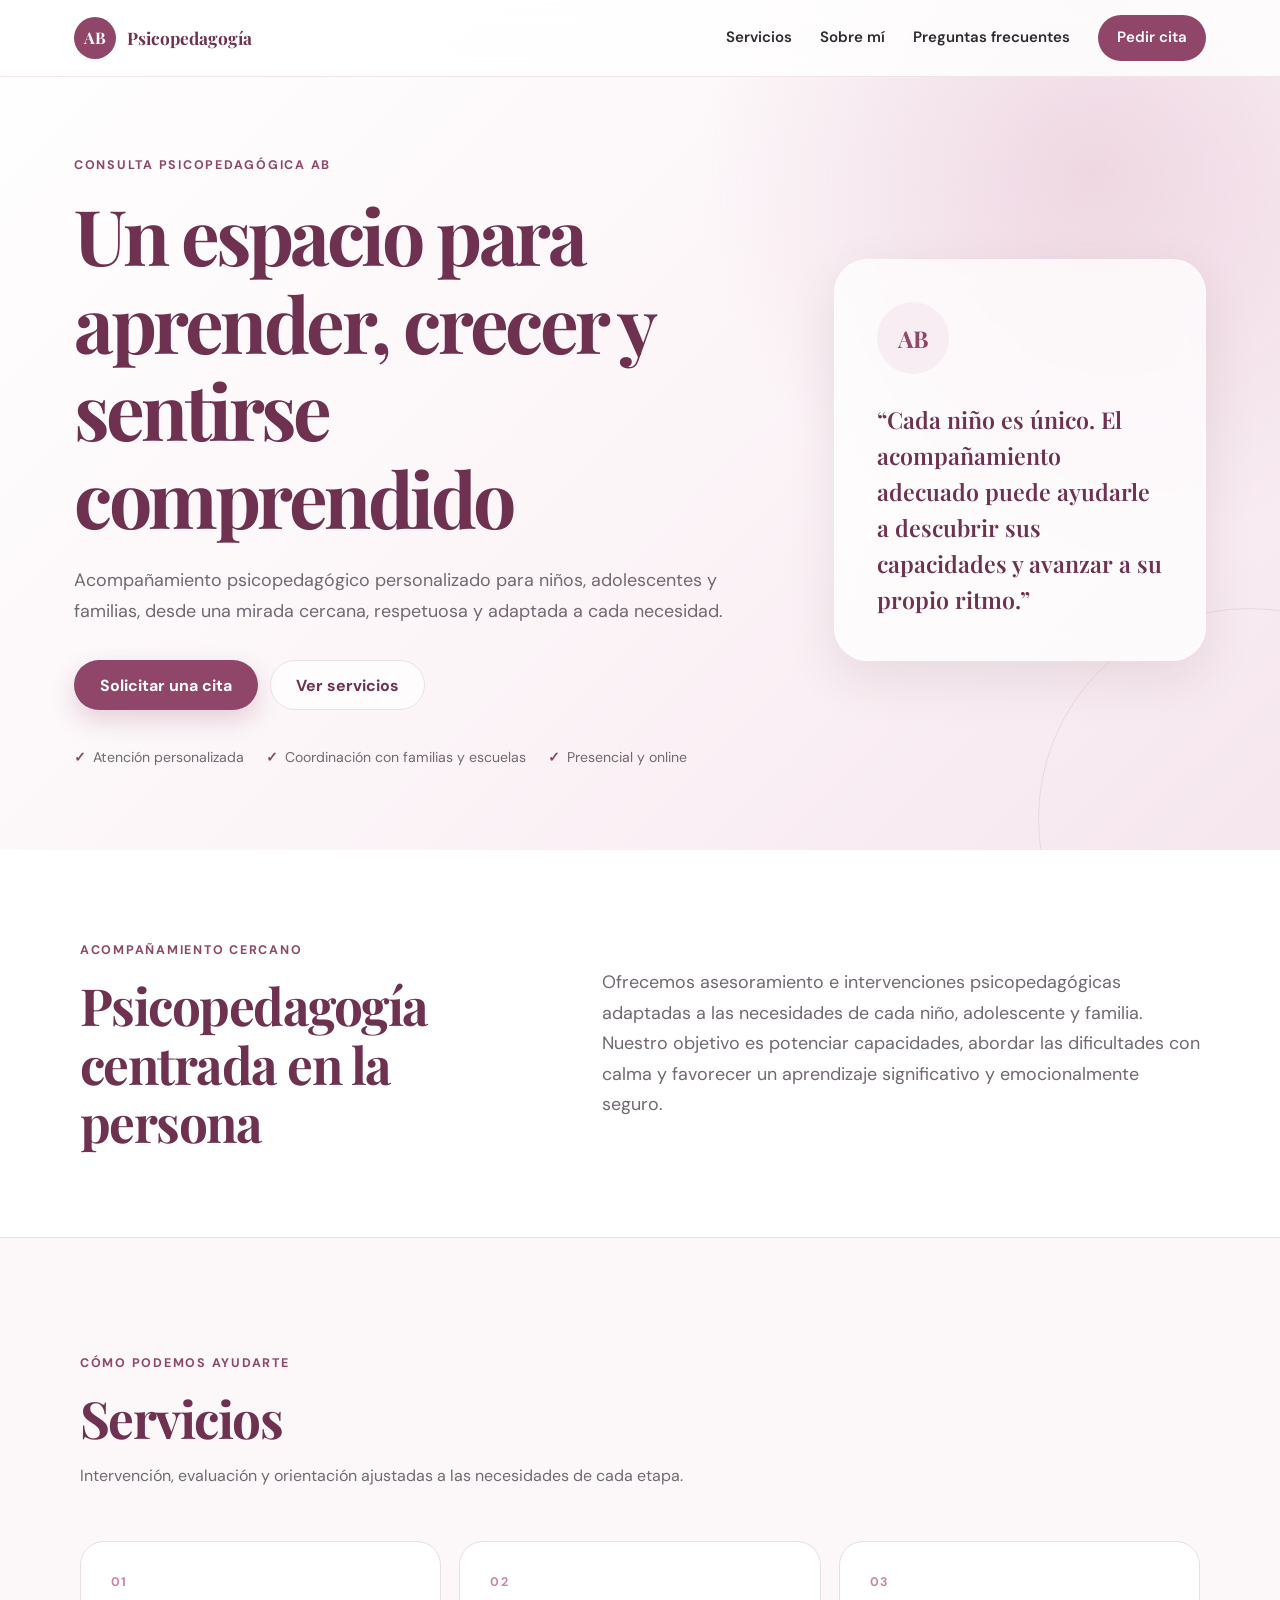
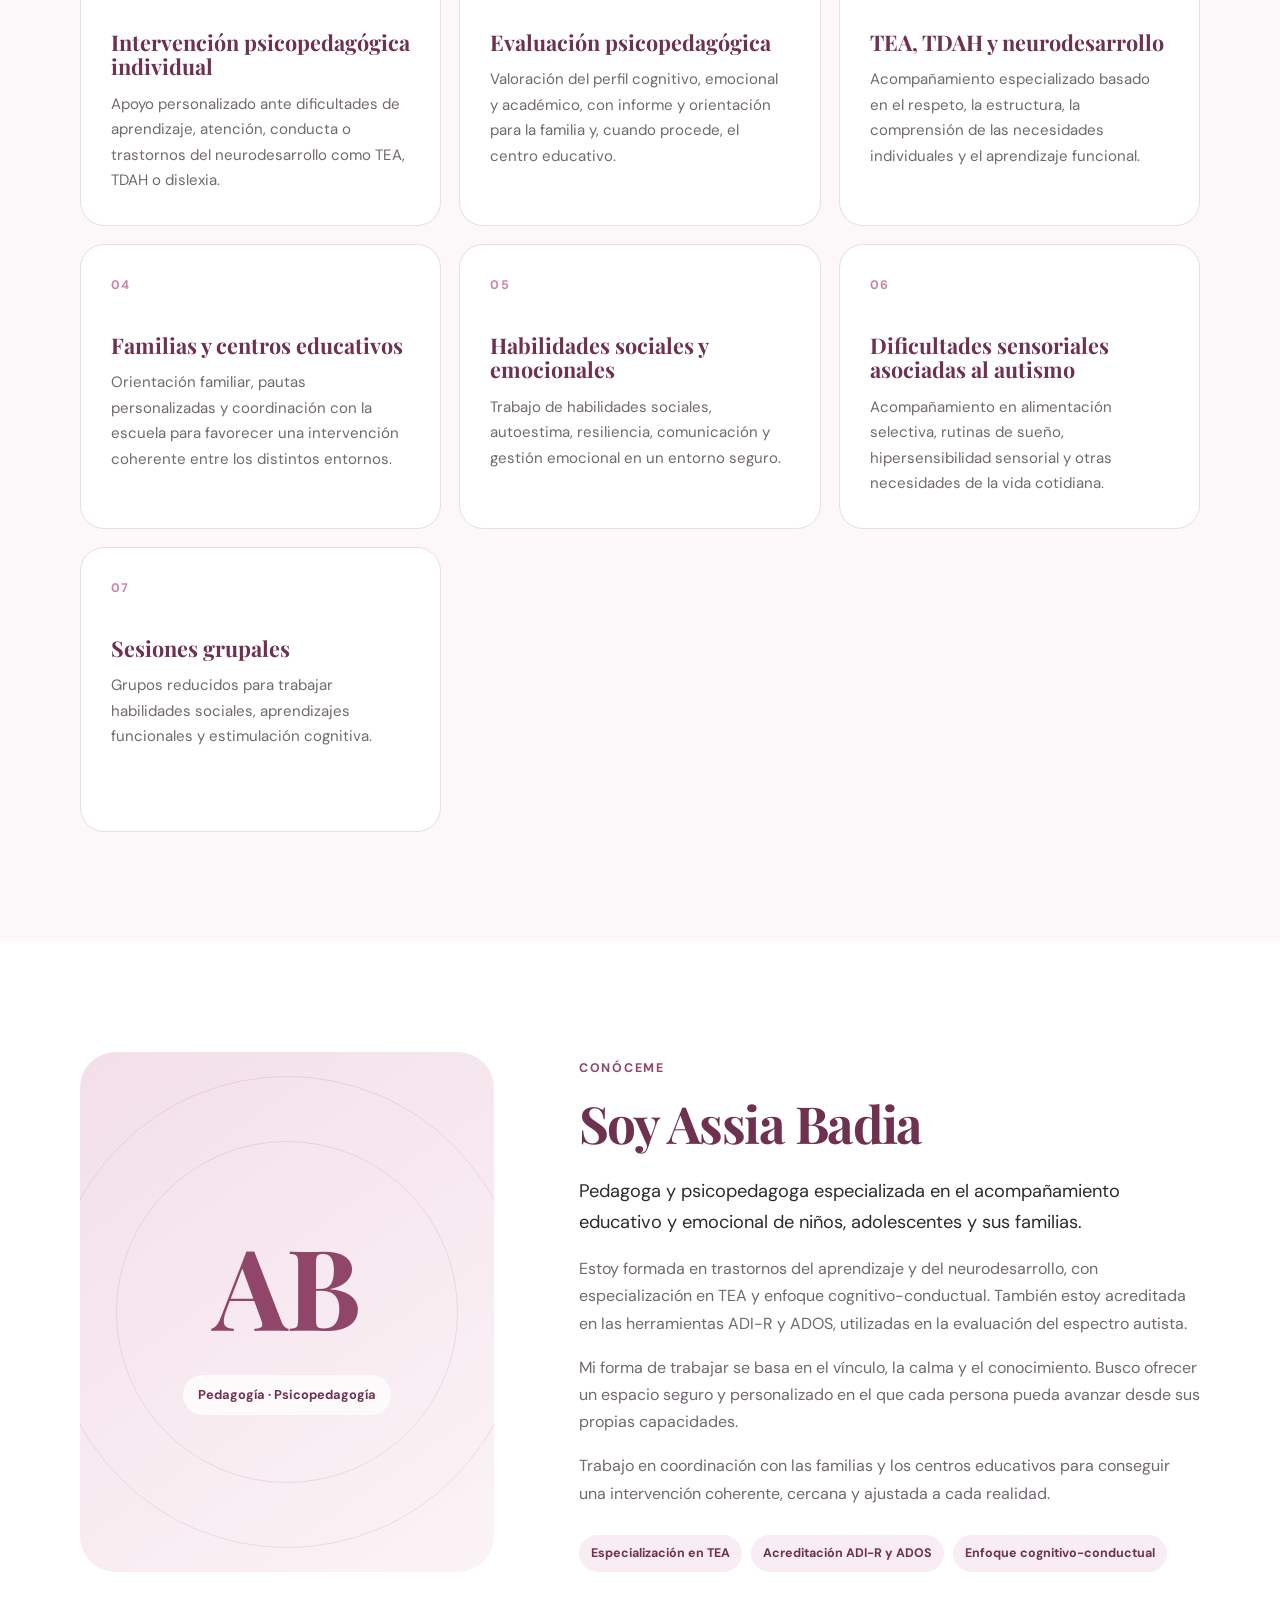
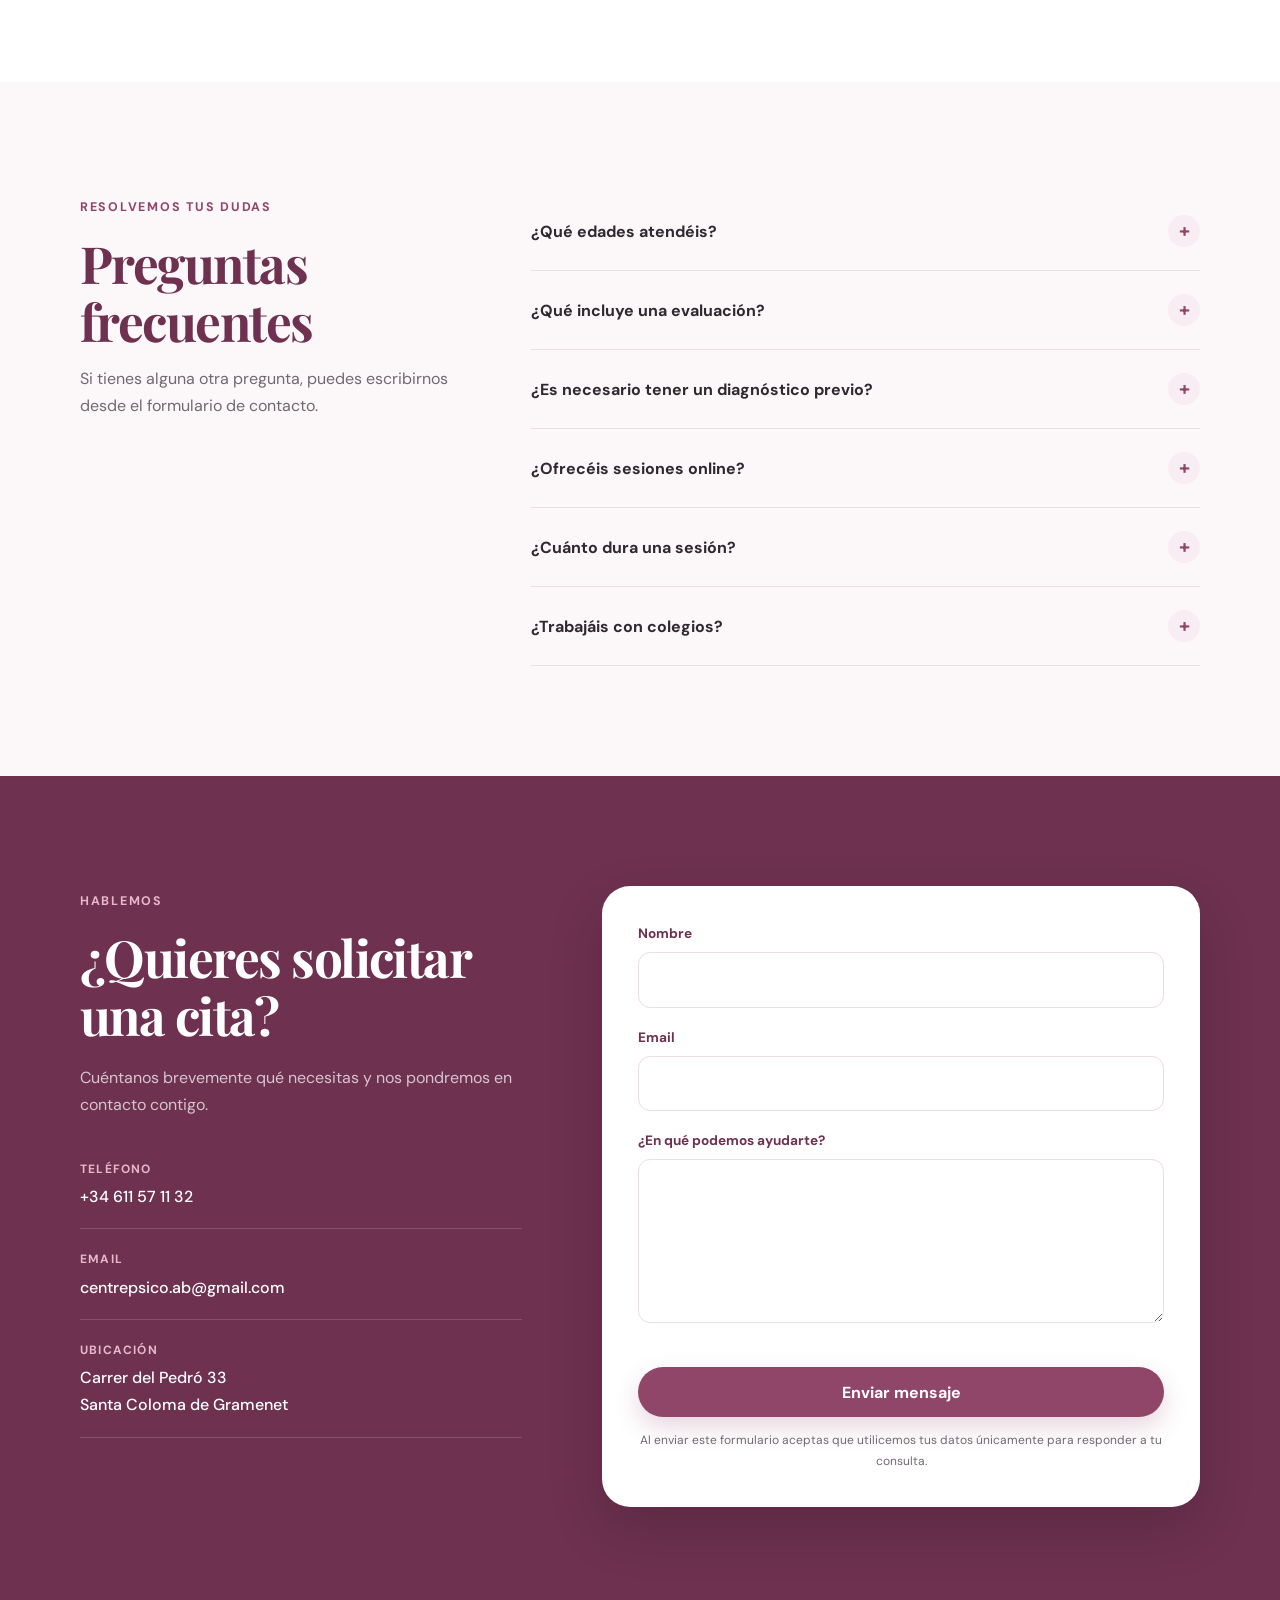
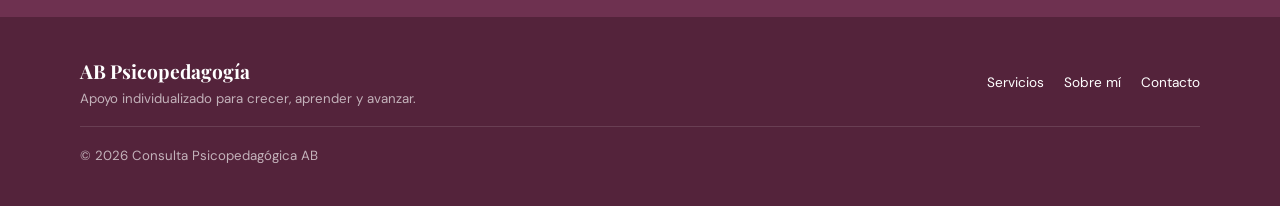
==== index.html @ 867821c6 "Add files via upload" ====
<!DOCTYPE html>
<html lang="es">
<head>
  <meta charset="UTF-8">
  <meta name="viewport" content="width=device-width, initial-scale=1.0">
  <meta name="description" content="Consulta Psicopedagógica AB. Acompañamiento educativo y emocional para niños, adolescentes y familias en Santa Coloma de Gramenet.">
  <meta name="theme-color" content="#9d4f75">
  <title>AB Psicopedagogía | Consulta psicopedagógica</title>
  <link rel="preconnect" href="https://fonts.googleapis.com">
  <link rel="preconnect" href="https://fonts.gstatic.com" crossorigin>
  <link href="https://fonts.googleapis.com/css2?family=DM+Sans:wght@400;500;600;700&family=Playfair+Display:wght@600;700&display=swap" rel="stylesheet">
  <link rel="stylesheet" href="estilo.css">
  <script src="javascript.js" defer></script>
  <script src="https://www.google.com/recaptcha/api.js" async defer></script>
</head>
<body>
  <a class="skip-link" href="#contenido">Saltar al contenido</a>

  <header class="site-header" id="inicio">
    <nav class="nav" aria-label="Navegación principal">
      <a class="brand" href="#inicio" aria-label="AB Psicopedagogía - Inicio">
        <span class="brand-mark">AB</span>
        <span class="brand-text">Psicopedagogía</span>
      </a>

      <button class="menu-toggle" type="button" aria-label="Abrir menú" aria-controls="nav-links" aria-expanded="false">
        <span></span><span></span><span></span>
      </button>

      <div class="nav-links" id="nav-links">
        <a href="#servicios">Servicios</a>
        <a href="#sobre-mi">Sobre mí</a>
        <a href="#faq">Preguntas frecuentes</a>
        <a class="nav-cta" href="#contacto">Pedir cita</a>
      </div>
    </nav>

    <div class="hero">
      <div class="hero-content reveal">
        <span class="eyebrow">Consulta Psicopedagógica AB</span>
        <h1>Un espacio para aprender, crecer y sentirse comprendido</h1>
        <p>Acompañamiento psicopedagógico personalizado para niños, adolescentes y familias, desde una mirada cercana, respetuosa y adaptada a cada necesidad.</p>
        <div class="hero-actions">
          <a class="button button-primary" href="#contacto">Solicitar una cita</a>
          <a class="button button-secondary" href="#servicios">Ver servicios</a>
        </div>
        <div class="hero-points" aria-label="Características del servicio">
          <span>Atención personalizada</span>
          <span>Coordinación con familias y escuelas</span>
          <span>Presencial y online</span>
        </div>
      </div>

      <div class="hero-card reveal" aria-label="Mensaje de bienvenida">
        <div class="hero-card-icon">AB</div>
        <p>“Cada niño es único. El acompañamiento adecuado puede ayudarle a descubrir sus capacidades y avanzar a su propio ritmo.”</p>
      </div>
    </div>
  </header>

  <main id="contenido">
    <section class="section intro-section" aria-labelledby="bienvenida-title">
      <div class="section-inner intro-grid">
        <div>
          <span class="eyebrow">Acompañamiento cercano</span>
          <h2 id="bienvenida-title">Psicopedagogía centrada en la persona</h2>
        </div>
        <p>Ofrecemos asesoramiento e intervenciones psicopedagógicas adaptadas a las necesidades de cada niño, adolescente y familia. Nuestro objetivo es potenciar capacidades, abordar las dificultades con calma y favorecer un aprendizaje significativo y emocionalmente seguro.</p>
      </div>
    </section>

    <section class="section section-soft" id="servicios" aria-labelledby="servicios-title">
      <div class="section-inner">
        <div class="section-heading reveal">
          <span class="eyebrow">Cómo podemos ayudarte</span>
          <h2 id="servicios-title">Servicios</h2>
          <p>Intervención, evaluación y orientación ajustadas a las necesidades de cada etapa.</p>
        </div>

        <div class="services-grid">
          <article class="service-card reveal">
            <span class="service-number">01</span>
            <h3>Intervención psicopedagógica individual</h3>
            <p>Apoyo personalizado ante dificultades de aprendizaje, atención, conducta o trastornos del neurodesarrollo como TEA, TDAH o dislexia.</p>
          </article>
          <article class="service-card reveal">
            <span class="service-number">02</span>
            <h3>Evaluación psicopedagógica</h3>
            <p>Valoración del perfil cognitivo, emocional y académico, con informe y orientación para la familia y, cuando procede, el centro educativo.</p>
          </article>
          <article class="service-card reveal">
            <span class="service-number">03</span>
            <h3>TEA, TDAH y neurodesarrollo</h3>
            <p>Acompañamiento especializado basado en el respeto, la estructura, la comprensión de las necesidades individuales y el aprendizaje funcional.</p>
          </article>
          <article class="service-card reveal">
            <span class="service-number">04</span>
            <h3>Familias y centros educativos</h3>
            <p>Orientación familiar, pautas personalizadas y coordinación con la escuela para favorecer una intervención coherente entre los distintos entornos.</p>
          </article>
          <article class="service-card reveal">
            <span class="service-number">05</span>
            <h3>Habilidades sociales y emocionales</h3>
            <p>Trabajo de habilidades sociales, autoestima, resiliencia, comunicación y gestión emocional en un entorno seguro.</p>
          </article>
          <article class="service-card reveal">
            <span class="service-number">06</span>
            <h3>Dificultades sensoriales asociadas al autismo</h3>
            <p>Acompañamiento en alimentación selectiva, rutinas de sueño, hipersensibilidad sensorial y otras necesidades de la vida cotidiana.</p>
          </article>
          <article class="service-card reveal">
            <span class="service-number">07</span>
            <h3>Sesiones grupales</h3>
            <p>Grupos reducidos para trabajar habilidades sociales, aprendizajes funcionales y estimulación cognitiva.</p>
          </article>
        </div>
      </div>
    </section>

    <section class="section" id="sobre-mi" aria-labelledby="sobre-mi-title">
      <div class="section-inner about-grid">
        <div class="about-visual reveal" aria-hidden="true">
          <div class="about-monogram">AB</div>
          <div class="about-badge">Pedagogía · Psicopedagogía</div>
        </div>
        <div class="about-content reveal">
          <span class="eyebrow">Conóceme</span>
          <h2 id="sobre-mi-title">Soy Assia Badia</h2>
          <p class="lead">Pedagoga y psicopedagoga especializada en el acompañamiento educativo y emocional de niños, adolescentes y sus familias.</p>
          <p>Estoy formada en trastornos del aprendizaje y del neurodesarrollo, con especialización en TEA y enfoque cognitivo-conductual. También estoy acreditada en las herramientas ADI-R y ADOS, utilizadas en la evaluación del espectro autista.</p>
          <p>Mi forma de trabajar se basa en el vínculo, la calma y el conocimiento. Busco ofrecer un espacio seguro y personalizado en el que cada persona pueda avanzar desde sus propias capacidades.</p>
          <p>Trabajo en coordinación con las familias y los centros educativos para conseguir una intervención coherente, cercana y ajustada a cada realidad.</p>
          <div class="credentials">
            <span>Especialización en TEA</span>
            <span>Acreditación ADI-R y ADOS</span>
            <span>Enfoque cognitivo-conductual</span>
          </div>
        </div>
      </div>
    </section>

    <section class="section section-soft" id="faq" aria-labelledby="faq-title">
      <div class="section-inner faq-layout">
        <div class="section-heading faq-heading reveal">
          <span class="eyebrow">Resolvemos tus dudas</span>
          <h2 id="faq-title">Preguntas frecuentes</h2>
          <p>Si tienes alguna otra pregunta, puedes escribirnos desde el formulario de contacto.</p>
        </div>
        <div class="faq-list reveal">
          <article class="faq-item">
            <button class="faq-question" type="button" aria-expanded="false"><span>¿Qué edades atendéis?</span><span class="faq-icon" aria-hidden="true">+</span></button>
            <div class="faq-answer"><p>Atendemos principalmente a niños y adolescentes, además de orientar y acompañar a sus familias.</p></div>
          </article>
          <article class="faq-item">
            <button class="faq-question" type="button" aria-expanded="false"><span>¿Qué incluye una evaluación?</span><span class="faq-icon" aria-hidden="true">+</span></button>
            <div class="faq-answer"><p>Incluye entrevista, aplicación de las pruebas necesarias, análisis de resultados, informe y sesión de devolución y orientación.</p></div>
          </article>
          <article class="faq-item">
            <button class="faq-question" type="button" aria-expanded="false"><span>¿Es necesario tener un diagnóstico previo?</span><span class="faq-icon" aria-hidden="true">+</span></button>
            <div class="faq-answer"><p>No. Puedes acudir sin diagnóstico previo para recibir orientación, valorar las dificultades y decidir los siguientes pasos.</p></div>
          </article>
          <article class="faq-item">
            <button class="faq-question" type="button" aria-expanded="false"><span>¿Ofrecéis sesiones online?</span><span class="faq-icon" aria-hidden="true">+</span></button>
            <div class="faq-answer"><p>Sí, ofrecemos atención presencial y online cuando el tipo de intervención y las necesidades de la persona lo permiten.</p></div>
          </article>
          <article class="faq-item">
            <button class="faq-question" type="button" aria-expanded="false"><span>¿Cuánto dura una sesión?</span><span class="faq-icon" aria-hidden="true">+</span></button>
            <div class="faq-answer"><p>La duración habitual es de aproximadamente 50 minutos, aunque puede adaptarse según el servicio.</p></div>
          </article>
          <article class="faq-item">
            <button class="faq-question" type="button" aria-expanded="false"><span>¿Trabajáis con colegios?</span><span class="faq-icon" aria-hidden="true">+</span></button>
            <div class="faq-answer"><p>Sí. Cuando es necesario y existe autorización de la familia, nos coordinamos con centros educativos y profesionales de referencia.</p></div>
          </article>
        </div>
      </div>
    </section>

    <section class="section contact-section" id="contacto" aria-labelledby="contacto-title">
      <div class="section-inner contact-grid">
        <div class="contact-copy reveal">
          <span class="eyebrow">Hablemos</span>
          <h2 id="contacto-title">¿Quieres solicitar una cita?</h2>
          <p>Cuéntanos brevemente qué necesitas y nos pondremos en contacto contigo.</p>
          <div class="contact-details">
            <a href="tel:+34611571132"><span class="contact-label">Teléfono</span><strong>+34 611 57 11 32</strong></a>
            <a href="mailto:centrepsico.ab@gmail.com"><span class="contact-label">Email</span><strong>centrepsico.ab@gmail.com</strong></a>
            <div><span class="contact-label">Ubicación</span><strong>Carrer del Pedró 33<br>Santa Coloma de Gramenet</strong></div>
          </div>
        </div>

        <form class="contact-form reveal" action="https://formspree.io/f/xjkryjkb" method="POST">
          <div class="form-group">
            <label for="nombre">Nombre</label>
            <input id="nombre" name="nombre" type="text" autocomplete="name" required>
          </div>
          <div class="form-group">
            <label for="email">Email</label>
            <input id="email" name="email" type="email" autocomplete="email" required>
          </div>
          <div class="form-group">
            <label for="mensaje">¿En qué podemos ayudarte?</label>
            <textarea id="mensaje" name="message" rows="5" required></textarea>
          </div>
          <div class="g-recaptcha" data-sitekey="6LewRVsrAAAAAABvHZNWaJTB7aXN07bvZXQQ9rRp"></div>
          <button type="submit" class="button button-primary form-submit">Enviar mensaje</button>
          <p class="form-note">Al enviar este formulario aceptas que utilicemos tus datos únicamente para responder a tu consulta.</p>
        </form>
      </div>
    </section>
  </main>

  <footer class="footer">
    <div class="footer-inner">
      <div><strong>AB Psicopedagogía</strong><p>Apoyo individualizado para crecer, aprender y avanzar.</p></div>
      <div class="footer-links"><a href="#servicios">Servicios</a><a href="#sobre-mi">Sobre mí</a><a href="#contacto">Contacto</a></div>
      <p class="copyright">© <span id="current-year"></span> Consulta Psicopedagógica AB</p>
    </div>
  </footer>
</body>
</html>
---- estilo.css ----
:root {
  --wine: #8f4669;
  --wine-dark: #6e3150;
  --rose: #c985a5;
  --blush: #f8edf2;
  --blush-2: #fcf7f9;
  --ink: #2f2930;
  --muted: #716871;
  --white: #ffffff;
  --line: #eadde3;
  --shadow: 0 18px 50px rgba(74, 39, 57, .10);
  --radius: 24px;
}

* { box-sizing: border-box; margin: 0; padding: 0; }
html { scroll-behavior: smooth; scroll-padding-top: 90px; }
body { font-family: 'DM Sans', sans-serif; color: var(--ink); background: var(--white); line-height: 1.7; }
a { color: inherit; text-decoration: none; }
button, input, textarea { font: inherit; }
button { color: inherit; }

.skip-link { position: fixed; left: 16px; top: -80px; z-index: 9999; padding: 10px 16px; background: var(--wine-dark); color: white; border-radius: 8px; }
.skip-link:focus { top: 16px; }

.site-header { min-height: 92vh; background: radial-gradient(circle at 85% 20%, rgba(201,133,165,.25), transparent 30%), linear-gradient(135deg, #fff 0%, #fcf5f8 52%, #f6e6ee 100%); position: relative; overflow: hidden; }
.site-header::after { content: ''; position: absolute; width: 420px; height: 420px; border: 1px solid rgba(143,70,105,.12); border-radius: 50%; right: -180px; bottom: -180px; }
.nav { position: fixed; top: 0; left: 0; right: 0; z-index: 1000; height: 76px; display: flex; align-items: center; justify-content: space-between; max-width: 1180px; margin: 0 auto; padding: 0 24px; transition: .25s ease; }
.nav::before { content: ''; position: fixed; top: 0; left: 0; right: 0; height: 76px; z-index: -1; background: rgba(255,255,255,.82); backdrop-filter: blur(14px); border-bottom: 1px solid rgba(234,221,227,.75); }
.brand { display: inline-flex; align-items: center; gap: 11px; font-weight: 700; color: var(--wine-dark); }
.brand-mark { width: 42px; height: 42px; display: grid; place-items: center; border-radius: 50%; color: white; background: var(--wine); font-family: 'Playfair Display', serif; }
.brand-text { font-family: 'Playfair Display', serif; font-size: 1.08rem; }
.nav-links { display: flex; align-items: center; gap: 28px; font-size: .94rem; font-weight: 600; }
.nav-links a:not(.nav-cta) { position: relative; }
.nav-links a:not(.nav-cta)::after { content: ''; position: absolute; left: 0; right: 100%; bottom: -6px; height: 2px; background: var(--wine); transition: right .2s; }
.nav-links a:hover::after { right: 0; }
.nav-cta { background: var(--wine); color: white; padding: 10px 19px; border-radius: 999px; }
.nav-cta:hover { background: var(--wine-dark); }
.menu-toggle { display: none; width: 44px; height: 44px; border: 0; background: transparent; cursor: pointer; }
.menu-toggle span { display: block; width: 24px; height: 2px; background: var(--wine-dark); margin: 5px auto; transition: .2s; }

.hero { position: relative; z-index: 1; max-width: 1180px; min-height: 92vh; margin: 0 auto; padding: 150px 24px 80px; display: grid; grid-template-columns: 1.3fr .7fr; gap: 70px; align-items: center; }
.eyebrow { display: inline-block; margin-bottom: 15px; color: var(--wine); font-size: .78rem; font-weight: 700; letter-spacing: .14em; text-transform: uppercase; }
h1, h2, h3 { font-family: 'Playfair Display', serif; line-height: 1.14; }
h1 { max-width: 780px; font-size: clamp(3rem, 6vw, 5.6rem); letter-spacing: -.045em; color: var(--wine-dark); }
.hero-content > p { max-width: 720px; margin-top: 24px; font-size: 1.12rem; color: var(--muted); }
.hero-actions { display: flex; flex-wrap: wrap; gap: 12px; margin-top: 34px; }
.button { display: inline-flex; justify-content: center; align-items: center; min-height: 50px; padding: 0 25px; border: 1px solid transparent; border-radius: 999px; font-weight: 700; cursor: pointer; transition: transform .2s, box-shadow .2s, background .2s; }
.button:hover { transform: translateY(-2px); }
.button-primary { background: var(--wine); color: white; box-shadow: 0 10px 24px rgba(143,70,105,.22); }
.button-primary:hover { background: var(--wine-dark); }
.button-secondary { background: rgba(255,255,255,.7); color: var(--wine-dark); border-color: var(--line); }
.hero-points { display: flex; flex-wrap: wrap; gap: 12px 22px; margin-top: 36px; color: var(--muted); font-size: .88rem; }
.hero-points span::before { content: '✓'; margin-right: 7px; color: var(--wine); font-weight: 700; }
.hero-card { background: rgba(255,255,255,.74); backdrop-filter: blur(12px); border: 1px solid rgba(255,255,255,.8); box-shadow: var(--shadow); border-radius: 34px; padding: 42px; transform: rotate(2deg); }
.hero-card-icon { width: 72px; height: 72px; display: grid; place-items: center; margin-bottom: 28px; border-radius: 50%; background: var(--blush); color: var(--wine); font: 700 1.45rem 'Playfair Display', serif; }
.hero-card p { font: 600 1.45rem/1.55 'Playfair Display', serif; color: var(--wine-dark); }

.section { padding: 110px 24px; }
.section-soft { background: var(--blush-2); }
.section-inner { max-width: 1120px; margin: 0 auto; }
.intro-section { padding-top: 85px; padding-bottom: 85px; border-bottom: 1px solid var(--line); }
.intro-grid { display: grid; grid-template-columns: .85fr 1.15fr; gap: 80px; align-items: center; }
.intro-grid h2, .section-heading h2, .about-content h2, .contact-copy h2 { font-size: clamp(2.35rem, 4vw, 3.7rem); color: var(--wine-dark); letter-spacing: -.03em; }
.intro-grid > p { font-size: 1.12rem; color: var(--muted); }
.section-heading { max-width: 680px; margin-bottom: 52px; }
.section-heading p { margin-top: 15px; color: var(--muted); }
.services-grid { display: grid; grid-template-columns: repeat(3, 1fr); gap: 18px; }
.service-card { min-height: 285px; padding: 30px; border: 1px solid var(--line); border-radius: var(--radius); background: white; transition: transform .25s, box-shadow .25s, border-color .25s; }
.service-card:hover { transform: translateY(-6px); box-shadow: var(--shadow); border-color: transparent; }
.service-number { display: block; margin-bottom: 36px; color: var(--rose); font-weight: 700; font-size: .78rem; letter-spacing: .1em; }
.service-card h3 { margin-bottom: 13px; color: var(--wine-dark); font-size: 1.35rem; }
.service-card p { color: var(--muted); font-size: .94rem; }

.about-grid { display: grid; grid-template-columns: .8fr 1.2fr; gap: 85px; align-items: center; }
.about-visual { min-height: 520px; display: flex; flex-direction: column; justify-content: center; align-items: center; position: relative; border-radius: 36px; background: linear-gradient(145deg, #f3dfe8, #fbf4f7); overflow: hidden; }
.about-visual::before, .about-visual::after { content: ''; position: absolute; border: 1px solid rgba(143,70,105,.13); border-radius: 50%; }
.about-visual::before { width: 340px; height: 340px; }
.about-visual::after { width: 470px; height: 470px; }
.about-monogram { position: relative; z-index: 1; font: 700 7rem 'Playfair Display', serif; color: var(--wine); }
.about-badge { position: relative; z-index: 1; margin-top: 16px; padding: 9px 15px; border-radius: 999px; background: rgba(255,255,255,.75); color: var(--wine-dark); font-size: .8rem; font-weight: 700; }
.about-content .lead { margin-top: 24px; font-size: 1.14rem; color: var(--ink); }
.about-content p { margin-top: 17px; color: var(--muted); }
.credentials { display: flex; flex-wrap: wrap; gap: 9px; margin-top: 28px; }
.credentials span { padding: 8px 12px; background: var(--blush); border-radius: 999px; color: var(--wine-dark); font-size: .78rem; font-weight: 700; }

.faq-layout { display: grid; grid-template-columns: .72fr 1.28fr; gap: 75px; align-items: start; }
.faq-heading { position: sticky; top: 120px; }
.faq-item { border-bottom: 1px solid var(--line); }
.faq-question { width: 100%; display: flex; justify-content: space-between; align-items: center; gap: 20px; padding: 23px 0; border: 0; background: transparent; text-align: left; cursor: pointer; font-weight: 700; }
.faq-icon { width: 32px; height: 32px; flex: 0 0 32px; display: grid; place-items: center; border-radius: 50%; background: var(--blush); color: var(--wine); font-size: 1.2rem; transition: transform .25s; }
.faq-question[aria-expanded="true"] .faq-icon { transform: rotate(45deg); }
.faq-answer { display: grid; grid-template-rows: 0fr; transition: grid-template-rows .3s ease; }
.faq-answer > p { overflow: hidden; color: var(--muted); }
.faq-question[aria-expanded="true"] + .faq-answer { grid-template-rows: 1fr; }
.faq-question[aria-expanded="true"] + .faq-answer > p { padding-bottom: 23px; }

.contact-section { background: var(--wine-dark); color: white; }
.contact-grid { display: grid; grid-template-columns: .85fr 1.15fr; gap: 80px; align-items: start; }
.contact-copy .eyebrow { color: #e7b7ce; }
.contact-copy h2 { color: white; }
.contact-copy > p { margin-top: 20px; color: rgba(255,255,255,.72); }
.contact-details { display: grid; gap: 20px; margin-top: 40px; }
.contact-details a, .contact-details > div { display: block; padding-bottom: 18px; border-bottom: 1px solid rgba(255,255,255,.16); }
.contact-label { display: block; margin-bottom: 4px; color: #e7b7ce; font-size: .75rem; font-weight: 700; text-transform: uppercase; letter-spacing: .1em; }
.contact-details strong { font-weight: 500; }
.contact-form { padding: 36px; border-radius: 28px; background: white; color: var(--ink); box-shadow: 0 22px 55px rgba(0,0,0,.16); }
.form-group { margin-bottom: 18px; }
.form-group label { display: block; margin-bottom: 7px; font-size: .85rem; font-weight: 700; color: var(--wine-dark); }
.form-group input, .form-group textarea { width: 100%; padding: 13px 14px; border: 1px solid var(--line); border-radius: 12px; background: #fff; outline: none; transition: border-color .2s, box-shadow .2s; }
.form-group textarea { resize: vertical; min-height: 130px; }
.form-group input:focus, .form-group textarea:focus { border-color: var(--rose); box-shadow: 0 0 0 4px rgba(201,133,165,.13); }
.g-recaptcha { margin: 4px 0 18px; max-width: 100%; overflow: hidden; }
.form-submit { width: 100%; border: 0; }
.form-note { margin-top: 13px; color: var(--muted); font-size: .75rem; text-align: center; }

.footer { padding: 38px 24px; background: #54233b; color: white; }
.footer-inner { max-width: 1120px; margin: 0 auto; display: grid; grid-template-columns: 1fr auto; gap: 16px 40px; align-items: center; }
.footer strong { font-family: 'Playfair Display', serif; font-size: 1.2rem; }
.footer p { color: rgba(255,255,255,.65); font-size: .83rem; }
.footer-links { display: flex; gap: 20px; font-size: .85rem; }
.footer-links a:hover { color: #e7b7ce; }
.copyright { grid-column: 1 / -1; padding-top: 18px; border-top: 1px solid rgba(255,255,255,.12); }

.reveal { opacity: 0; transform: translateY(22px); transition: opacity .65s ease, transform .65s ease; }
.reveal.visible { opacity: 1; transform: translateY(0); }

@media (max-width: 900px) {
  .hero, .intro-grid, .about-grid, .faq-layout, .contact-grid { grid-template-columns: 1fr; }
  .hero { gap: 38px; padding-top: 130px; }
  .hero-card { max-width: 560px; transform: none; }
  .services-grid { grid-template-columns: repeat(2, 1fr); }
  .about-visual { min-height: 360px; }
  .faq-heading { position: static; margin-bottom: 0; }
  .footer-inner { grid-template-columns: 1fr; }
}

@media (max-width: 720px) {
  html { scroll-padding-top: 74px; }
  .site-header, .hero { min-height: auto; }
  .nav, .nav::before { height: 68px; }
  .brand-text { font-size: 1rem; }
  .menu-toggle { display: block; position: relative; z-index: 2; }
  .menu-toggle.active span:nth-child(1) { transform: translateY(7px) rotate(45deg); }
  .menu-toggle.active span:nth-child(2) { opacity: 0; }
  .menu-toggle.active span:nth-child(3) { transform: translateY(-7px) rotate(-45deg); }
  .nav-links { position: fixed; top: 68px; left: 12px; right: 12px; display: flex; flex-direction: column; align-items: stretch; gap: 4px; padding: 12px; background: white; border: 1px solid var(--line); border-radius: 18px; box-shadow: var(--shadow); opacity: 0; visibility: hidden; transform: translateY(-10px); transition: .2s; }
  .nav-links.open { opacity: 1; visibility: visible; transform: translateY(0); }
  .nav-links a { padding: 11px 13px; }
  .nav-links a::after { display: none; }
  .nav-cta { text-align: center; margin-top: 4px; }
  .hero { padding: 120px 20px 70px; }
  h1 { font-size: clamp(2.7rem, 13vw, 4.2rem); }
  .hero-content > p { font-size: 1rem; }
  .hero-card { padding: 28px; }
  .hero-card p { font-size: 1.18rem; }
  .section { padding: 78px 20px; }
  .intro-section { padding-top: 65px; padding-bottom: 65px; }
  .intro-grid, .about-grid, .faq-layout, .contact-grid { gap: 42px; }
  .services-grid { grid-template-columns: 1fr; }
  .service-card { min-height: auto; }
  .service-number { margin-bottom: 25px; }
  .about-visual { min-height: 300px; }
  .about-monogram { font-size: 5.4rem; }
  .contact-form { padding: 24px 18px; }
  .footer-links { flex-wrap: wrap; }
}

@media (prefers-reduced-motion: reduce) {
  html { scroll-behavior: auto; }
  *, *::before, *::after { transition-duration: .01ms !important; animation-duration: .01ms !important; }
  .reveal { opacity: 1; transform: none; }
}
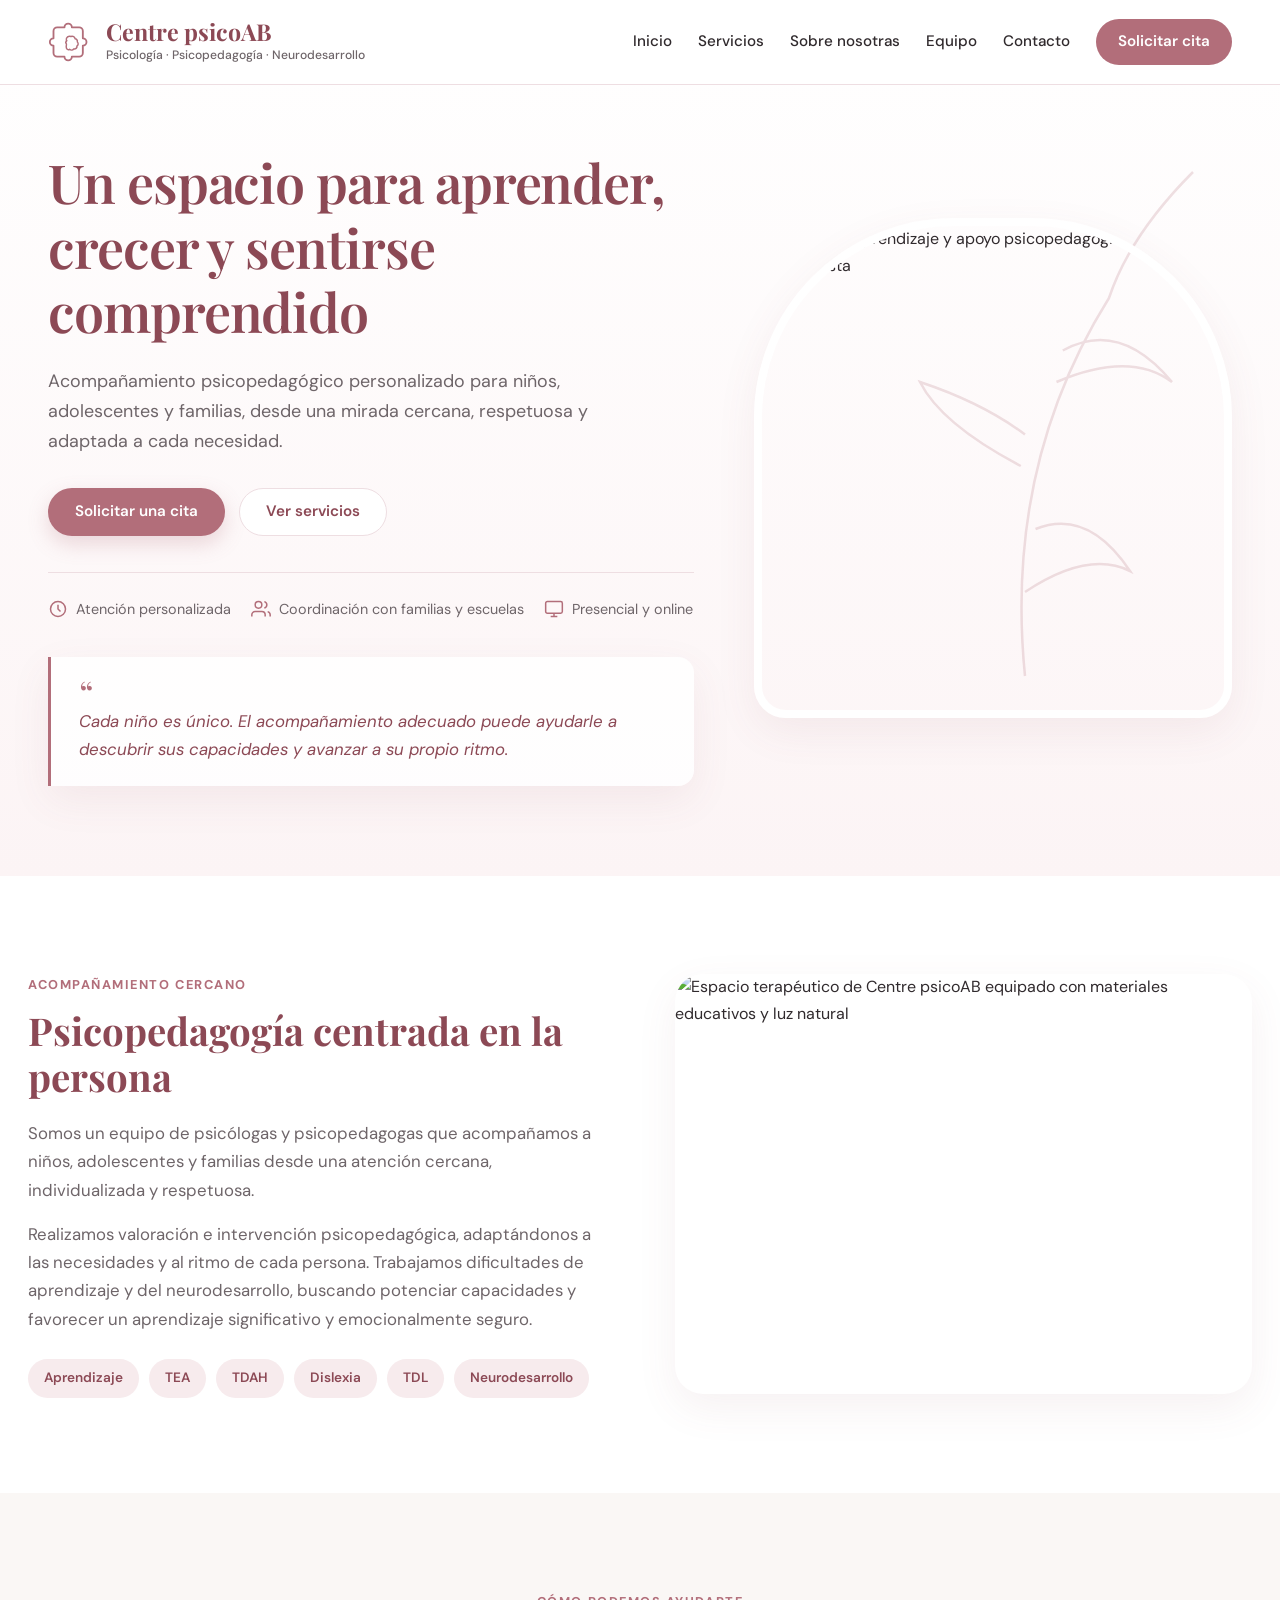
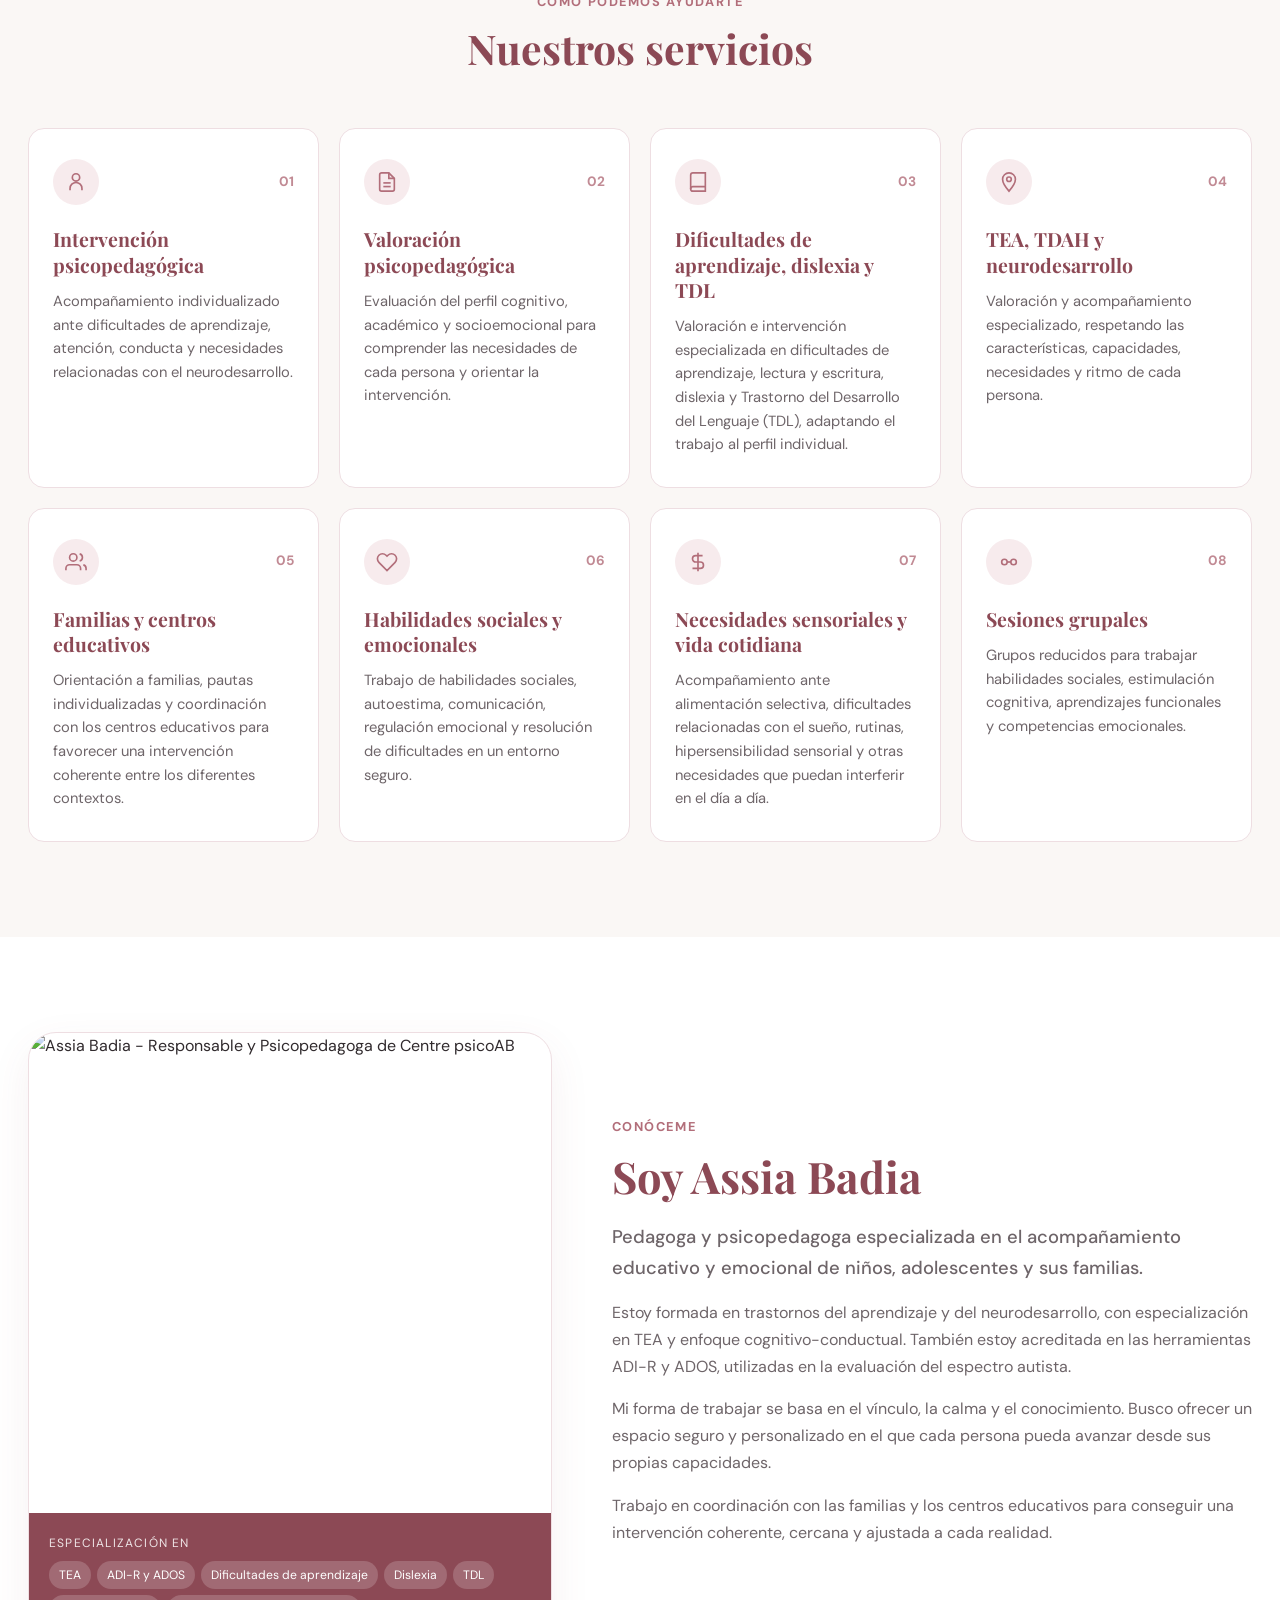
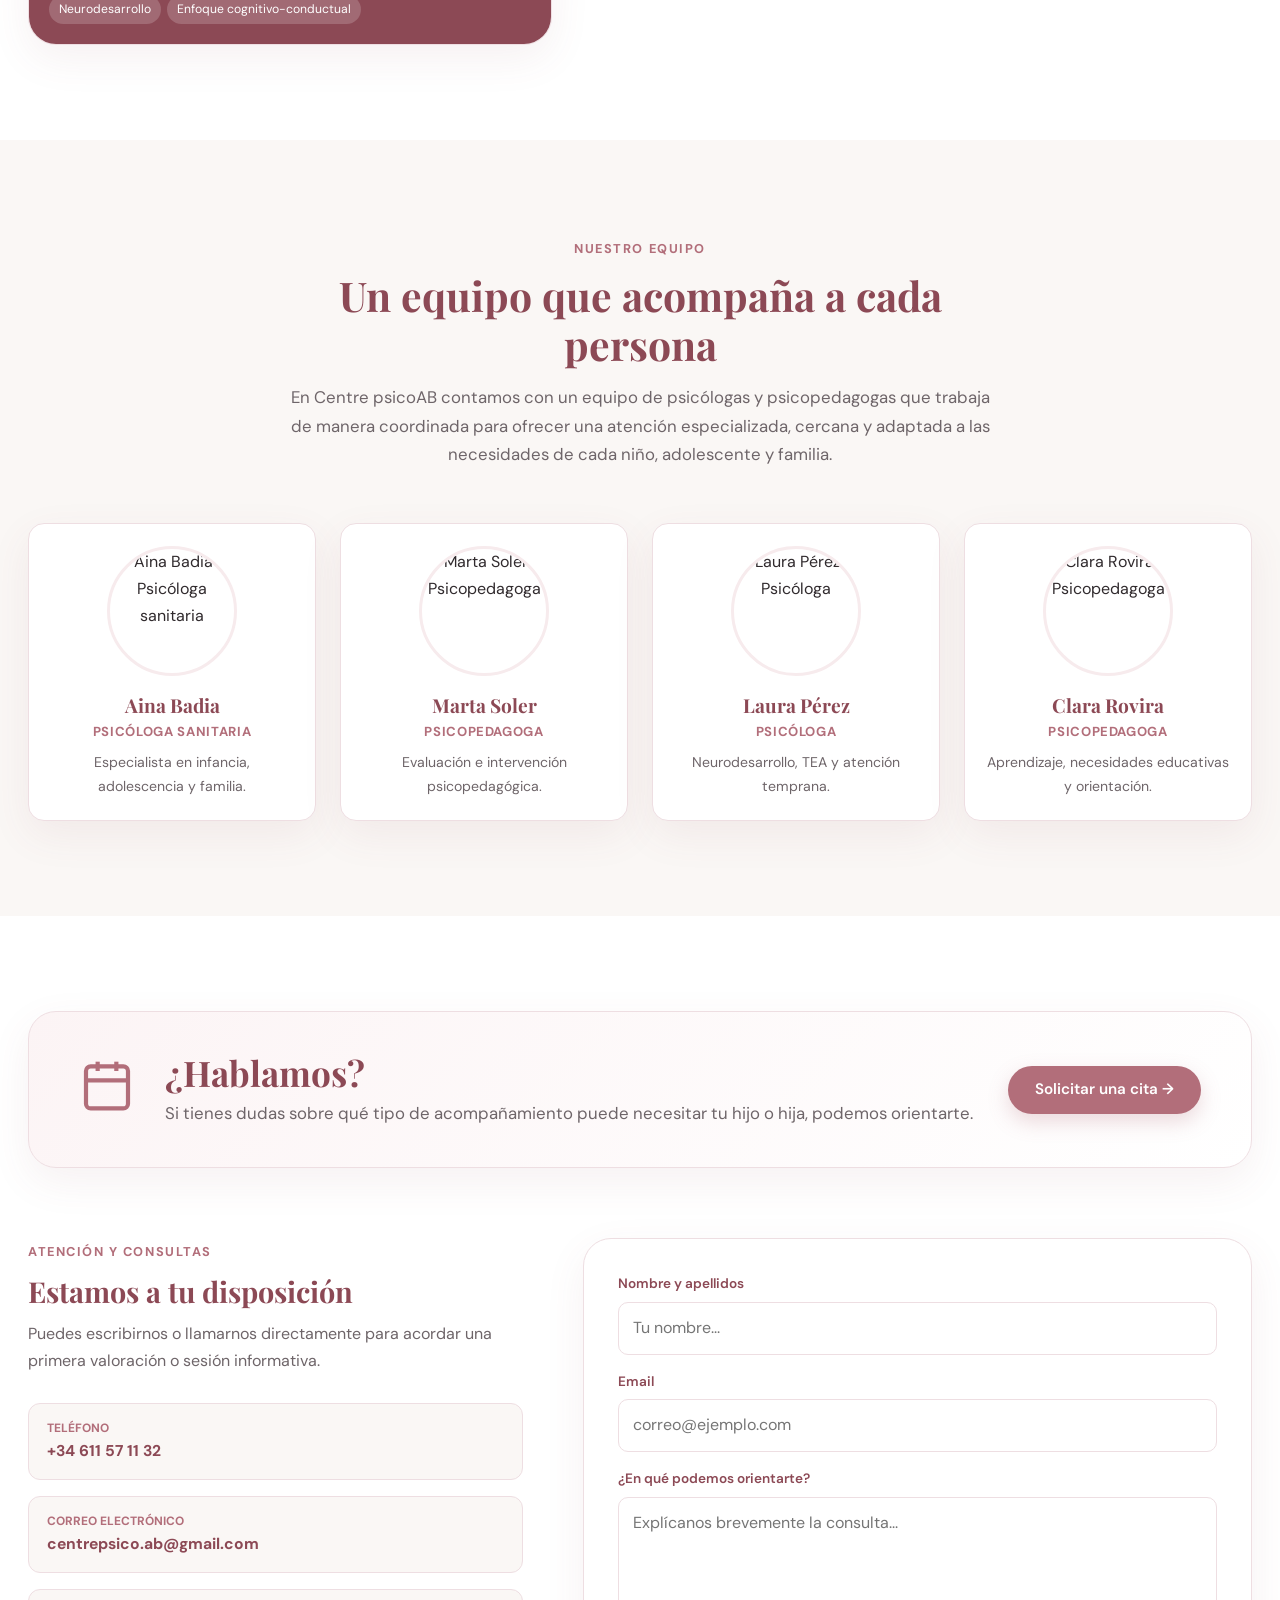
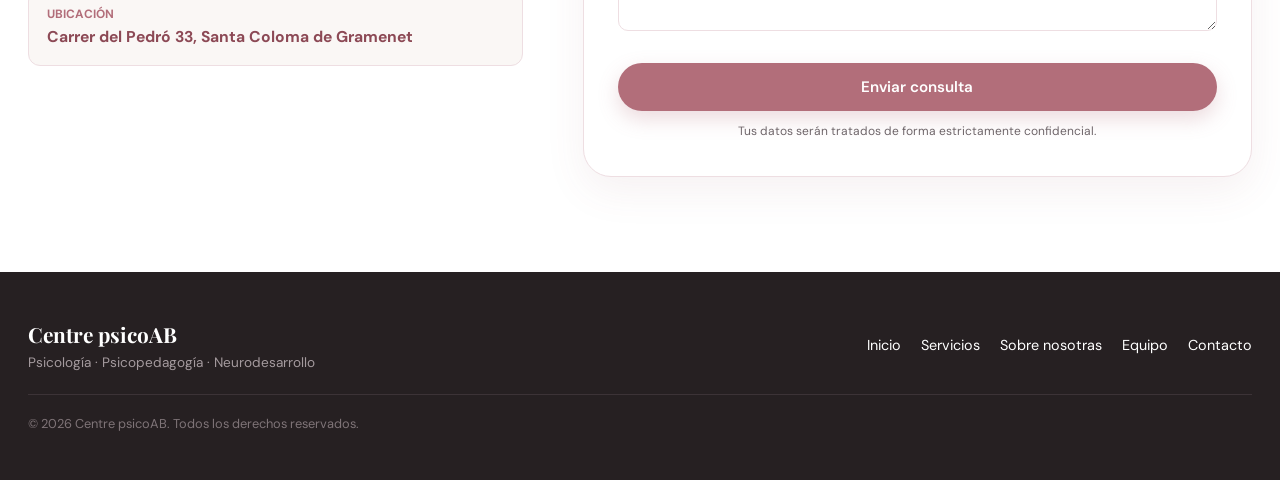
==== commit 94794310: "Add files via upload" ====
--- a/index.html
+++ b/index.html
@@ -3,12 +3,12 @@
 <head>
   <meta charset="UTF-8">
   <meta name="viewport" content="width=device-width, initial-scale=1.0">
-  <meta name="description" content="Consulta Psicopedagógica AB. Acompañamiento educativo y emocional para niños, adolescentes y familias en Santa Coloma de Gramenet.">
-  <meta name="theme-color" content="#9d4f75">
-  <title>AB Psicopedagogía | Consulta psicopedagógica</title>
+  <meta name="description" content="Centre psicoAB - Psicología, Psicopedagogía y Neurodesarrollo. Acompañamiento especializado para niños, adolescentes y familias.">
+  <meta name="theme-color" content="#b26e7a">
+  <title>Centre psicoAB | Psicología · Psicopedagogía · Neurodesarrollo</title>
   <link rel="preconnect" href="https://fonts.googleapis.com">
   <link rel="preconnect" href="https://fonts.gstatic.com" crossorigin>
-  <link href="https://fonts.googleapis.com/css2?family=DM+Sans:wght@400;500;600;700&family=Playfair+Display:wght@600;700&display=swap" rel="stylesheet">
+  <link href="https://fonts.googleapis.com/css2?family=DM+Sans:wght@400;500;600;700&family=Playfair+Display:ital,wght@0,500;0,600;0,700;1,400&display=swap" rel="stylesheet">
   <link rel="stylesheet" href="estilo.css">
   <script src="javascript.js" defer></script>
   <script src="https://www.google.com/recaptcha/api.js" async defer></script>
@@ -16,11 +16,19 @@
 <body>
   <a class="skip-link" href="#contenido">Saltar al contenido</a>
 
+  <!-- NAVEGACIÓN -->
   <header class="site-header" id="inicio">
     <nav class="nav" aria-label="Navegación principal">
-      <a class="brand" href="#inicio" aria-label="AB Psicopedagogía - Inicio">
-        <span class="brand-mark">AB</span>
-        <span class="brand-text">Psicopedagogía</span>
+      <a class="brand" href="#inicio" aria-label="Centre psicoAB - Inicio">
+        <!-- Logo SVG estilo trazo puzzle + cerebro -->
+        <svg class="brand-icon" viewBox="0 0 48 48" fill="none" stroke="currentColor" stroke-width="2" stroke-linecap="round" stroke-linejoin="round">
+          <path d="M10 8h8a4 4 0 0 1 8 0h8a4 4 0 0 1 4 4v8a4 4 0 0 1 0 8v8a4 4 0 0 1-4 4h-8a4 4 0 0 1-8 0h-8a4 4 0 0 1-4-4v-8a4 4 0 0 1 0-8v-8a4 4 0 0 1 4-4z"/>
+          <path d="M20 22c-.5-3 2.5-5 5-4 2-1 4.5.5 4.5 2.5 1.5 0 3 1.5 2.5 3.5 1.5 1 1 3.5-.5 4.5.5 2-1.5 3.5-3.5 3-1 2-3.5 1.5-4.5.5-1.5 1-3.5 0-3.5-2-.5-1.5.5-2.5 0-4-1-1-.5-2.5.5-3.5z" stroke-width="1.6"/>
+        </svg>
+        <div class="brand-text-wrap">
+          <span class="brand-title">Centre psicoAB</span>
+          <span class="brand-subtitle">Psicología · Psicopedagogía · Neurodesarrollo</span>
+        </div>
       </a>
 
       <button class="menu-toggle" type="button" aria-label="Abrir menú" aria-controls="nav-links" aria-expanded="false">
@@ -28,193 +36,361 @@
       </button>
 
       <div class="nav-links" id="nav-links">
+        <a href="#inicio">Inicio</a>
         <a href="#servicios">Servicios</a>
-        <a href="#sobre-mi">Sobre mí</a>
-        <a href="#faq">Preguntas frecuentes</a>
-        <a class="nav-cta" href="#contacto">Pedir cita</a>
+        <a href="#sobre-nosotras">Sobre nosotras</a>
+        <a href="#equipo">Equipo</a>
+        <a href="#contacto">Contacto</a>
+        <a class="nav-cta" href="#contacto">Solicitar cita</a>
       </div>
     </nav>
 
+    <!-- 1. PORTADA / HERO -->
     <div class="hero">
+      <!-- Decoración botánica de fondo -->
+      <div class="botanical-bg" aria-hidden="true">
+        <svg viewBox="0 0 200 300" fill="none" stroke="#b26e7a" stroke-width="1.2" opacity="0.35">
+          <path d="M100 280 Q90 180 140 100 Q150 70 180 40 M100 240 Q130 220 150 230 Q130 200 105 210 M98 180 Q60 160 50 140 Q80 150 100 165 M115 140 Q150 125 170 140 Q145 110 118 125"/>
+        </svg>
+      </div>
+
       <div class="hero-content reveal">
-        <span class="eyebrow">Consulta Psicopedagógica AB</span>
         <h1>Un espacio para aprender, crecer y sentirse comprendido</h1>
-        <p>Acompañamiento psicopedagógico personalizado para niños, adolescentes y familias, desde una mirada cercana, respetuosa y adaptada a cada necesidad.</p>
+        <p class="hero-desc">
+          Acompañamiento psicopedagógico personalizado para niños, adolescentes y familias, desde una mirada cercana, respetuosa y adaptada a cada necesidad.
+        </p>
+
         <div class="hero-actions">
           <a class="button button-primary" href="#contacto">Solicitar una cita</a>
           <a class="button button-secondary" href="#servicios">Ver servicios</a>
         </div>
-        <div class="hero-points" aria-label="Características del servicio">
-          <span>Atención personalizada</span>
-          <span>Coordinación con familias y escuelas</span>
-          <span>Presencial y online</span>
-        </div>
-      </div>
-
-      <div class="hero-card reveal" aria-label="Mensaje de bienvenida">
-        <div class="hero-card-icon">AB</div>
-        <p>“Cada niño es único. El acompañamiento adecuado puede ayudarle a descubrir sus capacidades y avanzar a su propio ritmo.”</p>
+
+        <div class="hero-features" aria-label="Valores diferenciales">
+          <div class="feat-item">
+            <svg viewBox="0 0 24 24" fill="none" stroke="currentColor" stroke-width="1.8"><path d="M12 21a9 9 0 1 0 0-18 9 9 0 0 0 0 18z"/><path d="M12 7v5l3 3"/></svg>
+            <span>Atención personalizada</span>
+          </div>
+          <div class="feat-item">
+            <svg viewBox="0 0 24 24" fill="none" stroke="currentColor" stroke-width="1.8"><path d="M17 21v-2a4 4 0 0 0-4-4H5a4 4 0 0 0-4 4v2"/><circle cx="9" cy="7" r="4"/><path d="M23 21v-2a4 4 0 0 0-3-3.87"/><path d="M16 3.13a4 4 0 0 1 0 7.75"/></svg>
+            <span>Coordinación con familias y escuelas</span>
+          </div>
+          <div class="feat-item">
+            <svg viewBox="0 0 24 24" fill="none" stroke="currentColor" stroke-width="1.8"><rect x="2" y="3" width="20" height="14" rx="2"/><path d="M8 21h8"/><path d="M12 17v4"/></svg>
+            <span>Presencial y online</span>
+          </div>
+        </div>
+
+        <div class="hero-quote reveal">
+          <div class="quote-mark">“</div>
+          <p>Cada niño es único. El acompañamiento adecuado puede ayudarle a descubrir sus capacidades y avanzar a su propio ritmo.</p>
+        </div>
+      </div>
+
+      <div class="hero-media reveal">
+        <div class="hero-img-wrap">
+          <img src="https://images.unsplash.com/photo-1577896851231-70ef18881754?auto=format&fit=crop&w=1000&q=80" alt="Sesión de aprendizaje y apoyo psicopedagógico con niña y especialista" class="hero-img">
+        </div>
       </div>
     </div>
   </header>
 
   <main id="contenido">
-    <section class="section intro-section" aria-labelledby="bienvenida-title">
-      <div class="section-inner intro-grid">
-        <div>
-          <span class="eyebrow">Acompañamiento cercano</span>
-          <h2 id="bienvenida-title">Psicopedagogía centrada en la persona</h2>
-        </div>
-        <p>Ofrecemos asesoramiento e intervenciones psicopedagógicas adaptadas a las necesidades de cada niño, adolescente y familia. Nuestro objetivo es potenciar capacidades, abordar las dificultades con calma y favorecer un aprendizaje significativo y emocionalmente seguro.</p>
-      </div>
-    </section>
-
+    <!-- 2. ACOMPAÑAMIENTO CERCANO -->
+    <section class="section section-intro" aria-labelledby="intro-title">
+      <div class="section-inner intro-layout">
+        <div class="intro-text reveal">
+          <span class="section-tag">Acompañamiento cercano</span>
+          <h2 id="intro-title">Psicopedagogía centrada en la persona</h2>
+          <p>Somos un equipo de psicólogas y psicopedagogas que acompañamos a niños, adolescentes y familias desde una atención cercana, individualizada y respetuosa.</p>
+          <p>Realizamos valoración e intervención psicopedagógica, adaptándonos a las necesidades y al ritmo de cada persona. Trabajamos dificultades de aprendizaje y del neurodesarrollo, buscando potenciar capacidades y favorecer un aprendizaje significativo y emocionalmente seguro.</p>
+
+          <div class="badge-list" aria-label="Áreas de especialidad">
+            <span class="pill-badge">Aprendizaje</span>
+            <span class="pill-badge">TEA</span>
+            <span class="pill-badge">TDAH</span>
+            <span class="pill-badge">Dislexia</span>
+            <span class="pill-badge">TDL</span>
+            <span class="pill-badge">Neurodesarrollo</span>
+          </div>
+        </div>
+
+        <div class="intro-media reveal">
+          <div class="intro-img-frame">
+            <img src="https://images.unsplash.com/photo-1588072432836-e10032774350?auto=format&fit=crop&w=1000&q=80" alt="Espacio terapéutico de Centre psicoAB equipado con materiales educativos y luz natural" class="intro-img">
+          </div>
+        </div>
+      </div>
+    </section>
+
+    <!-- 3. CÓMO PODEMOS AYUDARTE (8 TARJETAS) -->
     <section class="section section-soft" id="servicios" aria-labelledby="servicios-title">
       <div class="section-inner">
-        <div class="section-heading reveal">
-          <span class="eyebrow">Cómo podemos ayudarte</span>
-          <h2 id="servicios-title">Servicios</h2>
-          <p>Intervención, evaluación y orientación ajustadas a las necesidades de cada etapa.</p>
+        <div class="section-header reveal">
+          <span class="section-tag">Cómo podemos ayudarte</span>
+          <h2 id="servicios-title">Nuestros servicios</h2>
         </div>
 
         <div class="services-grid">
-          <article class="service-card reveal">
-            <span class="service-number">01</span>
-            <h3>Intervención psicopedagógica individual</h3>
-            <p>Apoyo personalizado ante dificultades de aprendizaje, atención, conducta o trastornos del neurodesarrollo como TEA, TDAH o dislexia.</p>
-          </article>
-          <article class="service-card reveal">
-            <span class="service-number">02</span>
-            <h3>Evaluación psicopedagógica</h3>
-            <p>Valoración del perfil cognitivo, emocional y académico, con informe y orientación para la familia y, cuando procede, el centro educativo.</p>
-          </article>
-          <article class="service-card reveal">
-            <span class="service-number">03</span>
+          <!-- 01 -->
+          <article class="service-card reveal">
+            <div class="service-top">
+              <div class="service-icon">
+                <svg viewBox="0 0 24 24" fill="none" stroke="currentColor" stroke-width="1.8"><circle cx="12" cy="7" r="4"/><path d="M5.5 21v-2a6.5 6.5 0 0 1 13 0v2"/></svg>
+              </div>
+              <span class="service-num">01</span>
+            </div>
+            <h3>Intervención psicopedagógica</h3>
+            <p>Acompañamiento individualizado ante dificultades de aprendizaje, atención, conducta y necesidades relacionadas con el neurodesarrollo.</p>
+          </article>
+
+          <!-- 02 -->
+          <article class="service-card reveal">
+            <div class="service-top">
+              <div class="service-icon">
+                <svg viewBox="0 0 24 24" fill="none" stroke="currentColor" stroke-width="1.8"><path d="M14 2H6a2 2 0 0 0-2 2v16a2 2 0 0 0 2 2h12a2 2 0 0 0 2-2V8z"/><path d="M14 2v6h6"/><line x1="16" y1="13" x2="8" y2="13"/><line x1="16" y1="17" x2="8" y2="17"/></svg>
+              </div>
+              <span class="service-num">02</span>
+            </div>
+            <h3>Valoración psicopedagógica</h3>
+            <p>Evaluación del perfil cognitivo, académico y socioemocional para comprender las necesidades de cada persona y orientar la intervención.</p>
+          </article>
+
+          <!-- 03 -->
+          <article class="service-card reveal">
+            <div class="service-top">
+              <div class="service-icon">
+                <svg viewBox="0 0 24 24" fill="none" stroke="currentColor" stroke-width="1.8"><path d="M4 19.5A2.5 2.5 0 0 1 6.5 17H20"/><path d="M6.5 2H20v20H6.5A2.5 2.5 0 0 1 4 19.5v-15A2.5 2.5 0 0 1 6.5 2z"/></svg>
+              </div>
+              <span class="service-num">03</span>
+            </div>
+            <h3>Dificultades de aprendizaje, dislexia y TDL</h3>
+            <p>Valoración e intervención especializada en dificultades de aprendizaje, lectura y escritura, dislexia y Trastorno del Desarrollo del Lenguaje (TDL), adaptando el trabajo al perfil individual.</p>
+          </article>
+
+          <!-- 04 -->
+          <article class="service-card reveal">
+            <div class="service-top">
+              <div class="service-icon">
+                <svg viewBox="0 0 24 24" fill="none" stroke="currentColor" stroke-width="1.8"><path d="M12 2a7 7 0 0 0-7 7c0 5 7 13 7 13s7-8 7-13a7 7 0 0 0-7-7z"/><circle cx="12" cy="9" r="2.5"/></svg>
+              </div>
+              <span class="service-num">04</span>
+            </div>
             <h3>TEA, TDAH y neurodesarrollo</h3>
-            <p>Acompañamiento especializado basado en el respeto, la estructura, la comprensión de las necesidades individuales y el aprendizaje funcional.</p>
-          </article>
-          <article class="service-card reveal">
-            <span class="service-number">04</span>
+            <p>Valoración y acompañamiento especializado, respetando las características, capacidades, necesidades y ritmo de cada persona.</p>
+          </article>
+
+          <!-- 05 -->
+          <article class="service-card reveal">
+            <div class="service-top">
+              <div class="service-icon">
+                <svg viewBox="0 0 24 24" fill="none" stroke="currentColor" stroke-width="1.8"><path d="M17 21v-2a4 4 0 0 0-4-4H5a4 4 0 0 0-4 4v2"/><circle cx="9" cy="7" r="4"/><path d="M23 21v-2a4 4 0 0 0-3-3.87"/><path d="M16 3.13a4 4 0 0 1 0 7.75"/></svg>
+              </div>
+              <span class="service-num">05</span>
+            </div>
             <h3>Familias y centros educativos</h3>
-            <p>Orientación familiar, pautas personalizadas y coordinación con la escuela para favorecer una intervención coherente entre los distintos entornos.</p>
-          </article>
-          <article class="service-card reveal">
-            <span class="service-number">05</span>
+            <p>Orientación a familias, pautas individualizadas y coordinación con los centros educativos para favorecer una intervención coherente entre los diferentes contextos.</p>
+          </article>
+
+          <!-- 06 -->
+          <article class="service-card reveal">
+            <div class="service-top">
+              <div class="service-icon">
+                <svg viewBox="0 0 24 24" fill="none" stroke="currentColor" stroke-width="1.8"><path d="M20.84 4.61a5.5 5.5 0 0 0-7.78 0L12 5.67l-1.06-1.06a5.5 5.5 0 0 0-7.78 7.78l1.06 1.06L12 21.23l7.78-7.78 1.06-1.06a5.5 5.5 0 0 0 0-7.78z"/></svg>
+              </div>
+              <span class="service-num">06</span>
+            </div>
             <h3>Habilidades sociales y emocionales</h3>
-            <p>Trabajo de habilidades sociales, autoestima, resiliencia, comunicación y gestión emocional en un entorno seguro.</p>
-          </article>
-          <article class="service-card reveal">
-            <span class="service-number">06</span>
-            <h3>Dificultades sensoriales asociadas al autismo</h3>
-            <p>Acompañamiento en alimentación selectiva, rutinas de sueño, hipersensibilidad sensorial y otras necesidades de la vida cotidiana.</p>
-          </article>
-          <article class="service-card reveal">
-            <span class="service-number">07</span>
+            <p>Trabajo de habilidades sociales, autoestima, comunicación, regulación emocional y resolución de dificultades en un entorno seguro.</p>
+          </article>
+
+          <!-- 07 -->
+          <article class="service-card reveal">
+            <div class="service-top">
+              <div class="service-icon">
+                <svg viewBox="0 0 24 24" fill="none" stroke="currentColor" stroke-width="1.8"><path d="M12 2v20M17 5H9.5a3.5 3.5 0 0 0 0 7h5a3.5 3.5 0 0 1 0 7H6"/></svg>
+              </div>
+              <span class="service-num">07</span>
+            </div>
+            <h3>Necesidades sensoriales y vida cotidiana</h3>
+            <p>Acompañamiento ante alimentación selectiva, dificultades relacionadas con el sueño, rutinas, hipersensibilidad sensorial y otras necesidades que puedan interferir en el día a día.</p>
+          </article>
+
+          <!-- 08 -->
+          <article class="service-card reveal">
+            <div class="service-top">
+              <div class="service-icon">
+                <svg viewBox="0 0 24 24" fill="none" stroke="currentColor" stroke-width="1.8"><circle cx="7" cy="12" r="3"/><circle cx="17" cy="12" r="3"/><path d="M10 12h4"/></svg>
+              </div>
+              <span class="service-num">08</span>
+            </div>
             <h3>Sesiones grupales</h3>
-            <p>Grupos reducidos para trabajar habilidades sociales, aprendizajes funcionales y estimulación cognitiva.</p>
-          </article>
-        </div>
-      </div>
-    </section>
-
-    <section class="section" id="sobre-mi" aria-labelledby="sobre-mi-title">
-      <div class="section-inner about-grid">
-        <div class="about-visual reveal" aria-hidden="true">
-          <div class="about-monogram">AB</div>
-          <div class="about-badge">Pedagogía · Psicopedagogía</div>
-        </div>
-        <div class="about-content reveal">
-          <span class="eyebrow">Conóceme</span>
-          <h2 id="sobre-mi-title">Soy Assia Badia</h2>
-          <p class="lead">Pedagoga y psicopedagoga especializada en el acompañamiento educativo y emocional de niños, adolescentes y sus familias.</p>
+            <p>Grupos reducidos para trabajar habilidades sociales, estimulación cognitiva, aprendizajes funcionales y competencias emocionales.</p>
+          </article>
+        </div>
+      </div>
+    </section>
+
+    <!-- 4. CONÓCEME (SOBRE NOSOTRAS / ASSIA BADIA) -->
+    <section class="section" id="sobre-nosotras" aria-labelledby="sobre-title">
+      <div class="section-inner about-hero-layout">
+        <div class="about-photo-col reveal">
+          <div class="portrait-card">
+            <img src="" alt="Assia Badia - Responsable y Psicopedagoga de Centre psicoAB" class="portrait-img">
+            <div class="portrait-strip">
+              <span class="strip-label">Especialización en</span>
+              <div class="strip-tags">
+                <span>TEA</span>
+                <span>ADI-R y ADOS</span>
+                <span>Dificultades de aprendizaje</span>
+                <span>Dislexia</span>
+                <span>TDL</span>
+                <span>Neurodesarrollo</span>
+                <span>Enfoque cognitivo-conductual</span>
+              </div>
+            </div>
+          </div>
+        </div>
+
+        <div class="about-info-col reveal">
+          <span class="section-tag">Conóceme</span>
+          <h2 id="sobre-title">Soy Assia Badia</h2>
+          <p class="lead-bio">Pedagoga y psicopedagoga especializada en el acompañamiento educativo y emocional de niños, adolescentes y sus familias.</p>
           <p>Estoy formada en trastornos del aprendizaje y del neurodesarrollo, con especialización en TEA y enfoque cognitivo-conductual. También estoy acreditada en las herramientas ADI-R y ADOS, utilizadas en la evaluación del espectro autista.</p>
           <p>Mi forma de trabajar se basa en el vínculo, la calma y el conocimiento. Busco ofrecer un espacio seguro y personalizado en el que cada persona pueda avanzar desde sus propias capacidades.</p>
           <p>Trabajo en coordinación con las familias y los centros educativos para conseguir una intervención coherente, cercana y ajustada a cada realidad.</p>
-          <div class="credentials">
-            <span>Especialización en TEA</span>
-            <span>Acreditación ADI-R y ADOS</span>
-            <span>Enfoque cognitivo-conductual</span>
-          </div>
-        </div>
-      </div>
-    </section>
-
-    <section class="section section-soft" id="faq" aria-labelledby="faq-title">
-      <div class="section-inner faq-layout">
-        <div class="section-heading faq-heading reveal">
-          <span class="eyebrow">Resolvemos tus dudas</span>
-          <h2 id="faq-title">Preguntas frecuentes</h2>
-          <p>Si tienes alguna otra pregunta, puedes escribirnos desde el formulario de contacto.</p>
-        </div>
-        <div class="faq-list reveal">
-          <article class="faq-item">
-            <button class="faq-question" type="button" aria-expanded="false"><span>¿Qué edades atendéis?</span><span class="faq-icon" aria-hidden="true">+</span></button>
-            <div class="faq-answer"><p>Atendemos principalmente a niños y adolescentes, además de orientar y acompañar a sus familias.</p></div>
-          </article>
-          <article class="faq-item">
-            <button class="faq-question" type="button" aria-expanded="false"><span>¿Qué incluye una evaluación?</span><span class="faq-icon" aria-hidden="true">+</span></button>
-            <div class="faq-answer"><p>Incluye entrevista, aplicación de las pruebas necesarias, análisis de resultados, informe y sesión de devolución y orientación.</p></div>
-          </article>
-          <article class="faq-item">
-            <button class="faq-question" type="button" aria-expanded="false"><span>¿Es necesario tener un diagnóstico previo?</span><span class="faq-icon" aria-hidden="true">+</span></button>
-            <div class="faq-answer"><p>No. Puedes acudir sin diagnóstico previo para recibir orientación, valorar las dificultades y decidir los siguientes pasos.</p></div>
-          </article>
-          <article class="faq-item">
-            <button class="faq-question" type="button" aria-expanded="false"><span>¿Ofrecéis sesiones online?</span><span class="faq-icon" aria-hidden="true">+</span></button>
-            <div class="faq-answer"><p>Sí, ofrecemos atención presencial y online cuando el tipo de intervención y las necesidades de la persona lo permiten.</p></div>
-          </article>
-          <article class="faq-item">
-            <button class="faq-question" type="button" aria-expanded="false"><span>¿Cuánto dura una sesión?</span><span class="faq-icon" aria-hidden="true">+</span></button>
-            <div class="faq-answer"><p>La duración habitual es de aproximadamente 50 minutos, aunque puede adaptarse según el servicio.</p></div>
-          </article>
-          <article class="faq-item">
-            <button class="faq-question" type="button" aria-expanded="false"><span>¿Trabajáis con colegios?</span><span class="faq-icon" aria-hidden="true">+</span></button>
-            <div class="faq-answer"><p>Sí. Cuando es necesario y existe autorización de la familia, nos coordinamos con centros educativos y profesionales de referencia.</p></div>
-          </article>
-        </div>
-      </div>
-    </section>
-
-    <section class="section contact-section" id="contacto" aria-labelledby="contacto-title">
-      <div class="section-inner contact-grid">
-        <div class="contact-copy reveal">
-          <span class="eyebrow">Hablemos</span>
-          <h2 id="contacto-title">¿Quieres solicitar una cita?</h2>
-          <p>Cuéntanos brevemente qué necesitas y nos pondremos en contacto contigo.</p>
-          <div class="contact-details">
-            <a href="tel:+34611571132"><span class="contact-label">Teléfono</span><strong>+34 611 57 11 32</strong></a>
-            <a href="mailto:centrepsico.ab@gmail.com"><span class="contact-label">Email</span><strong>centrepsico.ab@gmail.com</strong></a>
-            <div><span class="contact-label">Ubicación</span><strong>Carrer del Pedró 33<br>Santa Coloma de Gramenet</strong></div>
-          </div>
-        </div>
-
-        <form class="contact-form reveal" action="https://formspree.io/f/xjkryjkb" method="POST">
-          <div class="form-group">
-            <label for="nombre">Nombre</label>
-            <input id="nombre" name="nombre" type="text" autocomplete="name" required>
-          </div>
-          <div class="form-group">
-            <label for="email">Email</label>
-            <input id="email" name="email" type="email" autocomplete="email" required>
-          </div>
-          <div class="form-group">
-            <label for="mensaje">¿En qué podemos ayudarte?</label>
-            <textarea id="mensaje" name="message" rows="5" required></textarea>
-          </div>
-          <div class="g-recaptcha" data-sitekey="6LewRVsrAAAAAABvHZNWaJTB7aXN07bvZXQQ9rRp"></div>
-          <button type="submit" class="button button-primary form-submit">Enviar mensaje</button>
-          <p class="form-note">Al enviar este formulario aceptas que utilicemos tus datos únicamente para responder a tu consulta.</p>
-        </form>
+        </div>
+      </div>
+    </section>
+
+    <!-- 5. NUESTRO EQUIPO -->
+    <section class="section section-soft" id="equipo" aria-labelledby="equipo-title">
+      <div class="section-inner">
+        <div class="section-header team-header reveal">
+          <span class="section-tag">Nuestro equipo</span>
+          <h2 id="equipo-title">Un equipo que acompaña a cada persona</h2>
+          <p class="team-sub">En Centre psicoAB contamos con un equipo de psicólogas y psicopedagogas que trabaja de manera coordinada para ofrecer una atención especializada, cercana y adaptada a las necesidades de cada niño, adolescente y familia.</p>
+        </div>
+
+        <div class="team-grid">
+          <!-- Miembro 1 -->
+          <article class="team-card reveal">
+            <div class="team-img-wrap">
+              <img src="" alt="Aina Badia - Psicóloga sanitaria">
+            </div>
+            <h3>Aina Badia</h3>
+            <span class="team-role">Psicóloga sanitaria</span>
+            <p>Especialista en infancia, adolescencia y familia.</p>
+          </article>
+
+          <!-- Miembro 2 -->
+          <article class="team-card reveal">
+            <div class="team-img-wrap">
+              <img src="" alt="Marta Soler - Psicopedagoga">
+            </div>
+            <h3>Marta Soler</h3>
+            <span class="team-role">Psicopedagoga</span>
+            <p>Evaluación e intervención psicopedagógica.</p>
+          </article>
+
+          <!-- Miembro 3 -->
+          <article class="team-card reveal">
+            <div class="team-img-wrap">
+              <img src="" alt="Laura Pérez - Psicóloga">
+            </div>
+            <h3>Laura Pérez</h3>
+            <span class="team-role">Psicóloga</span>
+            <p>Neurodesarrollo, TEA y atención temprana.</p>
+          </article>
+
+          <!-- Miembro 4 -->
+          <article class="team-card reveal">
+            <div class="team-img-wrap">
+              <img src="" alt="Clara Rovira - Psicopedagoga">
+            </div>
+            <h3>Clara Rovira</h3>
+            <span class="team-role">Psicopedagoga</span>
+            <p>Aprendizaje, necesidades educativas y orientación.</p>
+          </article>
+        </div>
+      </div>
+    </section>
+
+    <!-- 6. CIERRE / CONTACTO -->
+    <section class="section section-cta-contact" id="contacto" aria-labelledby="contacto-heading">
+      <div class="section-inner contact-layout">
+        <!-- Tarjeta de llamada a la acción -->
+        <div class="contact-card-box reveal">
+          <div class="callout-icon">
+            <svg viewBox="0 0 24 24" fill="none" stroke="currentColor" stroke-width="1.8"><rect x="3" y="4" width="18" height="18" rx="2" ry="2"/><line x1="16" y1="2" x2="16" y2="6"/><line x1="8" y1="2" x2="8" y2="6"/><line x1="3" y1="10" x2="21" y2="10"/></svg>
+          </div>
+          <div class="callout-text">
+            <h2 id="contacto-heading">¿Hablamos?</h2>
+            <p>Si tienes dudas sobre qué tipo de acompañamiento puede necesitar tu hijo o hija, podemos orientarte.</p>
+          </div>
+          <div class="callout-action">
+            <a href="tel:+34611571132" class="button button-primary">Solicitar una cita &rarr;</a>
+          </div>
+        </div>
+
+        <!-- Formulario e información adicional -->
+        <div class="contact-form-grid">
+          <div class="contact-details-col reveal">
+            <span class="section-tag">Atención y consultas</span>
+            <h3>Estamos a tu disposición</h3>
+            <p>Puedes escribirnos o llamarnos directamente para acordar una primera valoración o sesión informativa.</p>
+            <div class="contact-links">
+              <a href="tel:+34611571132">
+                <span>Teléfono</span>
+                <strong>+34 611 57 11 32</strong>
+              </a>
+              <a href="mailto:centrepsico.ab@gmail.com">
+                <span>Correo electrónico</span>
+                <strong>centrepsico.ab@gmail.com</strong>
+              </a>
+              <div>
+                <span>Ubicación</span>
+                <strong>Carrer del Pedró 33, Santa Coloma de Gramenet</strong>
+              </div>
+            </div>
+          </div>
+
+          <form class="contact-form reveal" action="https://formspree.io/f/xjkryjkb" method="POST">
+            <div class="form-group">
+              <label for="nombre">Nombre y apellidos</label>
+              <input id="nombre" name="nombre" type="text" autocomplete="name" placeholder="Tu nombre..." required>
+            </div>
+            <div class="form-group">
+              <label for="email">Email</label>
+              <input id="email" name="email" type="email" autocomplete="email" placeholder="correo@ejemplo.com" required>
+            </div>
+            <div class="form-group">
+              <label for="mensaje">¿En qué podemos orientarte?</label>
+              <textarea id="mensaje" name="message" rows="4" placeholder="Explícanos brevemente la consulta..." required></textarea>
+            </div>
+            <div class="g-recaptcha" data-sitekey="6LewRVsrAAAAAABvHZNWaJTB7aXN07bvZXQQ9rRp"></div>
+            <button type="submit" class="button button-primary form-submit">Enviar consulta</button>
+            <p class="form-note">Tus datos serán tratados de forma estrictamente confidencial.</p>
+          </form>
+        </div>
       </div>
     </section>
   </main>
 
   <footer class="footer">
     <div class="footer-inner">
-      <div><strong>AB Psicopedagogía</strong><p>Apoyo individualizado para crecer, aprender y avanzar.</p></div>
-      <div class="footer-links"><a href="#servicios">Servicios</a><a href="#sobre-mi">Sobre mí</a><a href="#contacto">Contacto</a></div>
-      <p class="copyright">© <span id="current-year"></span> Consulta Psicopedagógica AB</p>
+      <div class="footer-brand">
+        <strong>Centre psicoAB</strong>
+        <p>Psicología · Psicopedagogía · Neurodesarrollo</p>
+      </div>
+      <div class="footer-nav">
+        <a href="#inicio">Inicio</a>
+        <a href="#servicios">Servicios</a>
+        <a href="#sobre-nosotras">Sobre nosotras</a>
+        <a href="#equipo">Equipo</a>
+        <a href="#contacto">Contacto</a>
+      </div>
+      <p class="copyright">© <span id="current-year"></span> Centre psicoAB. Todos los derechos reservados.</p>
     </div>
   </footer>
 </body>
-</html>
+</html>
--- a/estilo.css
+++ b/estilo.css
@@ -1,172 +1,551 @@
 :root {
-  --wine: #8f4669;
-  --wine-dark: #6e3150;
-  --rose: #c985a5;
-  --blush: #f8edf2;
-  --blush-2: #fcf7f9;
-  --ink: #2f2930;
-  --muted: #716871;
+  /* Paleta cromática corporativa (Rosa empolvado + blanco cálido + gris neutro) */
+  --rose-main: #b26e7a;
+  --rose-dark: #8c4955;
+  --rose-light: #f7ebed;
+  --rose-tint: #fcf4f5;
+  --cream-bg: #faf7f5;
+  --ink: #302a2d;
+  --muted: #6e6569;
+  --border: #eedee2;
   --white: #ffffff;
-  --line: #eadde3;
-  --shadow: 0 18px 50px rgba(74, 39, 57, .10);
-  --radius: 24px;
+  --radius-lg: 28px;
+  --radius-sm: 16px;
+  --shadow-soft: 0 14px 40px rgba(140, 73, 85, 0.08);
 }
 
 * { box-sizing: border-box; margin: 0; padding: 0; }
 html { scroll-behavior: smooth; scroll-padding-top: 90px; }
-body { font-family: 'DM Sans', sans-serif; color: var(--ink); background: var(--white); line-height: 1.7; }
+body {
+  font-family: 'DM Sans', sans-serif;
+  color: var(--ink);
+  background: var(--white);
+  line-height: 1.68;
+}
 a { color: inherit; text-decoration: none; }
 button, input, textarea { font: inherit; }
-button { color: inherit; }
-
-.skip-link { position: fixed; left: 16px; top: -80px; z-index: 9999; padding: 10px 16px; background: var(--wine-dark); color: white; border-radius: 8px; }
+
+.skip-link {
+  position: fixed; left: 16px; top: -80px; z-index: 9999;
+  padding: 10px 18px; background: var(--rose-dark); color: #fff;
+  border-radius: 8px;
+}
 .skip-link:focus { top: 16px; }
 
-.site-header { min-height: 92vh; background: radial-gradient(circle at 85% 20%, rgba(201,133,165,.25), transparent 30%), linear-gradient(135deg, #fff 0%, #fcf5f8 52%, #f6e6ee 100%); position: relative; overflow: hidden; }
-.site-header::after { content: ''; position: absolute; width: 420px; height: 420px; border: 1px solid rgba(143,70,105,.12); border-radius: 50%; right: -180px; bottom: -180px; }
-.nav { position: fixed; top: 0; left: 0; right: 0; z-index: 1000; height: 76px; display: flex; align-items: center; justify-content: space-between; max-width: 1180px; margin: 0 auto; padding: 0 24px; transition: .25s ease; }
-.nav::before { content: ''; position: fixed; top: 0; left: 0; right: 0; height: 76px; z-index: -1; background: rgba(255,255,255,.82); backdrop-filter: blur(14px); border-bottom: 1px solid rgba(234,221,227,.75); }
-.brand { display: inline-flex; align-items: center; gap: 11px; font-weight: 700; color: var(--wine-dark); }
-.brand-mark { width: 42px; height: 42px; display: grid; place-items: center; border-radius: 50%; color: white; background: var(--wine); font-family: 'Playfair Display', serif; }
-.brand-text { font-family: 'Playfair Display', serif; font-size: 1.08rem; }
-.nav-links { display: flex; align-items: center; gap: 28px; font-size: .94rem; font-weight: 600; }
-.nav-links a:not(.nav-cta) { position: relative; }
-.nav-links a:not(.nav-cta)::after { content: ''; position: absolute; left: 0; right: 100%; bottom: -6px; height: 2px; background: var(--wine); transition: right .2s; }
-.nav-links a:hover::after { right: 0; }
-.nav-cta { background: var(--wine); color: white; padding: 10px 19px; border-radius: 999px; }
-.nav-cta:hover { background: var(--wine-dark); }
-.menu-toggle { display: none; width: 44px; height: 44px; border: 0; background: transparent; cursor: pointer; }
-.menu-toggle span { display: block; width: 24px; height: 2px; background: var(--wine-dark); margin: 5px auto; transition: .2s; }
-
-.hero { position: relative; z-index: 1; max-width: 1180px; min-height: 92vh; margin: 0 auto; padding: 150px 24px 80px; display: grid; grid-template-columns: 1.3fr .7fr; gap: 70px; align-items: center; }
-.eyebrow { display: inline-block; margin-bottom: 15px; color: var(--wine); font-size: .78rem; font-weight: 700; letter-spacing: .14em; text-transform: uppercase; }
-h1, h2, h3 { font-family: 'Playfair Display', serif; line-height: 1.14; }
-h1 { max-width: 780px; font-size: clamp(3rem, 6vw, 5.6rem); letter-spacing: -.045em; color: var(--wine-dark); }
-.hero-content > p { max-width: 720px; margin-top: 24px; font-size: 1.12rem; color: var(--muted); }
-.hero-actions { display: flex; flex-wrap: wrap; gap: 12px; margin-top: 34px; }
-.button { display: inline-flex; justify-content: center; align-items: center; min-height: 50px; padding: 0 25px; border: 1px solid transparent; border-radius: 999px; font-weight: 700; cursor: pointer; transition: transform .2s, box-shadow .2s, background .2s; }
-.button:hover { transform: translateY(-2px); }
-.button-primary { background: var(--wine); color: white; box-shadow: 0 10px 24px rgba(143,70,105,.22); }
-.button-primary:hover { background: var(--wine-dark); }
-.button-secondary { background: rgba(255,255,255,.7); color: var(--wine-dark); border-color: var(--line); }
-.hero-points { display: flex; flex-wrap: wrap; gap: 12px 22px; margin-top: 36px; color: var(--muted); font-size: .88rem; }
-.hero-points span::before { content: '✓'; margin-right: 7px; color: var(--wine); font-weight: 700; }
-.hero-card { background: rgba(255,255,255,.74); backdrop-filter: blur(12px); border: 1px solid rgba(255,255,255,.8); box-shadow: var(--shadow); border-radius: 34px; padding: 42px; transform: rotate(2deg); }
-.hero-card-icon { width: 72px; height: 72px; display: grid; place-items: center; margin-bottom: 28px; border-radius: 50%; background: var(--blush); color: var(--wine); font: 700 1.45rem 'Playfair Display', serif; }
-.hero-card p { font: 600 1.45rem/1.55 'Playfair Display', serif; color: var(--wine-dark); }
-
-.section { padding: 110px 24px; }
-.section-soft { background: var(--blush-2); }
-.section-inner { max-width: 1120px; margin: 0 auto; }
-.intro-section { padding-top: 85px; padding-bottom: 85px; border-bottom: 1px solid var(--line); }
-.intro-grid { display: grid; grid-template-columns: .85fr 1.15fr; gap: 80px; align-items: center; }
-.intro-grid h2, .section-heading h2, .about-content h2, .contact-copy h2 { font-size: clamp(2.35rem, 4vw, 3.7rem); color: var(--wine-dark); letter-spacing: -.03em; }
-.intro-grid > p { font-size: 1.12rem; color: var(--muted); }
-.section-heading { max-width: 680px; margin-bottom: 52px; }
-.section-heading p { margin-top: 15px; color: var(--muted); }
-.services-grid { display: grid; grid-template-columns: repeat(3, 1fr); gap: 18px; }
-.service-card { min-height: 285px; padding: 30px; border: 1px solid var(--line); border-radius: var(--radius); background: white; transition: transform .25s, box-shadow .25s, border-color .25s; }
-.service-card:hover { transform: translateY(-6px); box-shadow: var(--shadow); border-color: transparent; }
-.service-number { display: block; margin-bottom: 36px; color: var(--rose); font-weight: 700; font-size: .78rem; letter-spacing: .1em; }
-.service-card h3 { margin-bottom: 13px; color: var(--wine-dark); font-size: 1.35rem; }
-.service-card p { color: var(--muted); font-size: .94rem; }
-
-.about-grid { display: grid; grid-template-columns: .8fr 1.2fr; gap: 85px; align-items: center; }
-.about-visual { min-height: 520px; display: flex; flex-direction: column; justify-content: center; align-items: center; position: relative; border-radius: 36px; background: linear-gradient(145deg, #f3dfe8, #fbf4f7); overflow: hidden; }
-.about-visual::before, .about-visual::after { content: ''; position: absolute; border: 1px solid rgba(143,70,105,.13); border-radius: 50%; }
-.about-visual::before { width: 340px; height: 340px; }
-.about-visual::after { width: 470px; height: 470px; }
-.about-monogram { position: relative; z-index: 1; font: 700 7rem 'Playfair Display', serif; color: var(--wine); }
-.about-badge { position: relative; z-index: 1; margin-top: 16px; padding: 9px 15px; border-radius: 999px; background: rgba(255,255,255,.75); color: var(--wine-dark); font-size: .8rem; font-weight: 700; }
-.about-content .lead { margin-top: 24px; font-size: 1.14rem; color: var(--ink); }
-.about-content p { margin-top: 17px; color: var(--muted); }
-.credentials { display: flex; flex-wrap: wrap; gap: 9px; margin-top: 28px; }
-.credentials span { padding: 8px 12px; background: var(--blush); border-radius: 999px; color: var(--wine-dark); font-size: .78rem; font-weight: 700; }
-
-.faq-layout { display: grid; grid-template-columns: .72fr 1.28fr; gap: 75px; align-items: start; }
-.faq-heading { position: sticky; top: 120px; }
-.faq-item { border-bottom: 1px solid var(--line); }
-.faq-question { width: 100%; display: flex; justify-content: space-between; align-items: center; gap: 20px; padding: 23px 0; border: 0; background: transparent; text-align: left; cursor: pointer; font-weight: 700; }
-.faq-icon { width: 32px; height: 32px; flex: 0 0 32px; display: grid; place-items: center; border-radius: 50%; background: var(--blush); color: var(--wine); font-size: 1.2rem; transition: transform .25s; }
-.faq-question[aria-expanded="true"] .faq-icon { transform: rotate(45deg); }
-.faq-answer { display: grid; grid-template-rows: 0fr; transition: grid-template-rows .3s ease; }
-.faq-answer > p { overflow: hidden; color: var(--muted); }
-.faq-question[aria-expanded="true"] + .faq-answer { grid-template-rows: 1fr; }
-.faq-question[aria-expanded="true"] + .faq-answer > p { padding-bottom: 23px; }
-
-.contact-section { background: var(--wine-dark); color: white; }
-.contact-grid { display: grid; grid-template-columns: .85fr 1.15fr; gap: 80px; align-items: start; }
-.contact-copy .eyebrow { color: #e7b7ce; }
-.contact-copy h2 { color: white; }
-.contact-copy > p { margin-top: 20px; color: rgba(255,255,255,.72); }
-.contact-details { display: grid; gap: 20px; margin-top: 40px; }
-.contact-details a, .contact-details > div { display: block; padding-bottom: 18px; border-bottom: 1px solid rgba(255,255,255,.16); }
-.contact-label { display: block; margin-bottom: 4px; color: #e7b7ce; font-size: .75rem; font-weight: 700; text-transform: uppercase; letter-spacing: .1em; }
-.contact-details strong { font-weight: 500; }
-.contact-form { padding: 36px; border-radius: 28px; background: white; color: var(--ink); box-shadow: 0 22px 55px rgba(0,0,0,.16); }
-.form-group { margin-bottom: 18px; }
-.form-group label { display: block; margin-bottom: 7px; font-size: .85rem; font-weight: 700; color: var(--wine-dark); }
-.form-group input, .form-group textarea { width: 100%; padding: 13px 14px; border: 1px solid var(--line); border-radius: 12px; background: #fff; outline: none; transition: border-color .2s, box-shadow .2s; }
-.form-group textarea { resize: vertical; min-height: 130px; }
-.form-group input:focus, .form-group textarea:focus { border-color: var(--rose); box-shadow: 0 0 0 4px rgba(201,133,165,.13); }
-.g-recaptcha { margin: 4px 0 18px; max-width: 100%; overflow: hidden; }
-.form-submit { width: 100%; border: 0; }
-.form-note { margin-top: 13px; color: var(--muted); font-size: .75rem; text-align: center; }
-
-.footer { padding: 38px 24px; background: #54233b; color: white; }
-.footer-inner { max-width: 1120px; margin: 0 auto; display: grid; grid-template-columns: 1fr auto; gap: 16px 40px; align-items: center; }
-.footer strong { font-family: 'Playfair Display', serif; font-size: 1.2rem; }
-.footer p { color: rgba(255,255,255,.65); font-size: .83rem; }
-.footer-links { display: flex; gap: 20px; font-size: .85rem; }
-.footer-links a:hover { color: #e7b7ce; }
-.copyright { grid-column: 1 / -1; padding-top: 18px; border-top: 1px solid rgba(255,255,255,.12); }
-
-.reveal { opacity: 0; transform: translateY(22px); transition: opacity .65s ease, transform .65s ease; }
+/* ENCABEZADO Y LOGO */
+.site-header {
+  position: relative;
+  background: linear-gradient(180deg, #fff 0%, var(--rose-tint) 100%);
+  overflow: hidden;
+}
+
+.nav {
+  position: fixed; top: 0; left: 0; right: 0; z-index: 1000;
+  height: 84px; display: flex; align-items: center; justify-content: space-between;
+  max-width: 1240px; margin: 0 auto; padding: 0 28px;
+}
+.nav::before {
+  content: ''; position: fixed; top: 0; left: 0; right: 0; height: 84px;
+  z-index: -1; background: rgba(255, 255, 255, 0.9);
+  backdrop-filter: blur(12px); border-bottom: 1px solid var(--border);
+}
+.brand { display: inline-flex; align-items: center; gap: 14px; color: var(--rose-dark); }
+.brand-icon { width: 44px; height: 44px; color: var(--rose-main); flex-shrink: 0; }
+.brand-text-wrap { display: flex; flex-direction: column; }
+.brand-title {
+  font-family: 'Playfair Display', serif;
+  font-size: 1.45rem; font-weight: 700; line-height: 1.1; color: var(--rose-dark);
+}
+.brand-subtitle { font-size: 0.76rem; color: var(--muted); font-weight: 500; }
+
+.nav-links { display: flex; align-items: center; gap: 26px; font-weight: 500; font-size: 0.95rem; }
+.nav-links a:not(.nav-cta) { color: var(--ink); transition: color 0.2s; }
+.nav-links a:not(.nav-cta):hover { color: var(--rose-main); }
+.nav-cta {
+  background: var(--rose-main); color: white !important;
+  padding: 10px 22px; border-radius: 999px; font-weight: 600;
+  transition: background 0.2s, transform 0.2s;
+}
+.nav-cta:hover { background: var(--rose-dark); transform: translateY(-1px); }
+
+.menu-toggle { display: none; width: 40px; height: 40px; border: 0; background: transparent; cursor: pointer; }
+.menu-toggle span { display: block; width: 24px; height: 2px; background: var(--rose-dark); margin: 5px auto; transition: 0.2s; }
+
+/* HERO */
+.hero {
+  position: relative; max-width: 1240px; margin: 0 auto;
+  padding: 150px 28px 90px; display: grid; grid-template-columns: 1.15fr 0.85fr;
+  gap: 60px; align-items: center;
+}
+.botanical-bg {
+  position: absolute; right: 2%; top: 10%; width: 420px; height: 500px;
+  pointer-events: none; z-index: 0; opacity: 0.6;
+}
+.hero-content { position: relative; z-index: 1; }
+h1, h2, h3 { font-family: 'Playfair Display', serif; color: var(--rose-dark); line-height: 1.2; }
+h1 { font-size: clamp(2.4rem, 4.2vw, 3.8rem); letter-spacing: -0.02em; font-weight: 600; }
+.hero-desc { margin-top: 22px; font-size: 1.12rem; color: var(--muted); max-width: 580px; }
+
+.hero-actions { display: flex; flex-wrap: wrap; gap: 14px; margin-top: 32px; }
+.button {
+  display: inline-flex; align-items: center; justify-content: center;
+  height: 48px; padding: 0 26px; border-radius: 999px; font-weight: 600;
+  font-size: 0.95rem; cursor: pointer; transition: all 0.2s; border: 1px solid transparent;
+}
+.button-primary { background: var(--rose-main); color: white; box-shadow: 0 8px 20px rgba(178, 110, 122, 0.25); }
+.button-primary:hover { background: var(--rose-dark); transform: translateY(-2px); }
+.button-secondary { background: white; color: var(--rose-dark); border-color: var(--border); }
+.button-secondary:hover { background: var(--rose-light); }
+
+.hero-features { display: flex; flex-wrap: wrap; gap: 20px; margin-top: 36px; padding-top: 24px; border-top: 1px solid var(--border); }
+.feat-item { display: inline-flex; align-items: center; gap: 8px; font-size: 0.9rem; color: var(--muted); }
+.feat-item svg { width: 20px; height: 20px; color: var(--rose-main); }
+
+.hero-quote {
+  margin-top: 36px; padding: 22px 28px; background: rgba(255, 255, 255, 0.85);
+  border-left: 3px solid var(--rose-main); border-radius: 0 var(--radius-sm) var(--radius-sm) 0;
+  box-shadow: var(--shadow-soft);
+}
+.hero-quote p { font-style: italic; font-size: 1.05rem; color: var(--rose-dark); }
+.quote-mark { font-family: 'Playfair Display', serif; font-size: 2.2rem; color: var(--rose-main); line-height: 0.8; }
+
+.hero-media { position: relative; z-index: 1; }
+.hero-img-wrap {
+  width: 100%; height: 500px; border-radius: 200px 200px 32px 32px;
+  overflow: hidden; box-shadow: var(--shadow-soft); border: 8px solid white;
+}
+.hero-img { width: 100%; height: 100%; object-fit: cover; }
+
+/* SECCIONES COMUNES */
+.section { padding: 95px 28px; }
+.section-soft { background: var(--cream-bg); }
+.section-inner { max-width: 1240px; margin: 0 auto; }
+.section-tag {
+  display: inline-block; font-size: 0.8rem; text-transform: uppercase;
+  letter-spacing: 0.12em; font-weight: 700; color: var(--rose-main); margin-bottom: 12px;
+}
+.section-header { text-align: center; max-width: 720px; margin: 0 auto 55px; }
+.section-header h2 { font-size: clamp(2rem, 3.2vw, 2.9rem); }
+
+/* SECCIÓN INTRO */
+.intro-layout { display: grid; grid-template-columns: 1fr 1fr; gap: 70px; align-items: center; }
+.intro-text h2 { font-size: clamp(2rem, 3vw, 2.8rem); margin-bottom: 20px; }
+.intro-text p { margin-bottom: 16px; color: var(--muted); font-size: 1.05rem; }
+.badge-list { display: flex; flex-wrap: wrap; gap: 10px; margin-top: 26px; }
+.pill-badge {
+  padding: 8px 16px; background: var(--rose-light); color: var(--rose-dark);
+  font-weight: 600; font-size: 0.85rem; border-radius: 999px;
+}
+.intro-img-frame { height: 420px; border-radius: var(--radius-lg); overflow: hidden; box-shadow: var(--shadow-soft); }
+.intro-img { width: 100%; height: 100%; object-fit: cover; }
+
+/* SECCIÓN 3: SERVICIOS (8 TARJETAS 4x2) */
+.services-grid { display: grid; grid-template-columns: repeat(4, 1fr); gap: 20px; }
+.service-card {
+  background: white; border: 1px solid var(--border); border-radius: var(--radius-sm);
+  padding: 30px 24px; transition: transform 0.25s, box-shadow 0.25s, border-color 0.25s;
+  display: flex; flex-direction: column;
+}
+.service-card:hover { transform: translateY(-5px); box-shadow: var(--shadow-soft); border-color: var(--rose-main); }
+.service-top { display: flex; justify-content: space-between; align-items: center; margin-bottom: 22px; }
+.service-icon {
+  width: 46px; height: 46px; border-radius: 50%; background: var(--rose-light);
+  color: var(--rose-main); display: grid; place-items: center;
+}
+.service-icon svg { width: 22px; height: 22px; }
+.service-num { font-size: 0.85rem; font-weight: 700; color: var(--rose-main); opacity: 0.8; }
+.service-card h3 { font-size: 1.22rem; margin-bottom: 12px; line-height: 1.3; }
+.service-card p { font-size: 0.92rem; color: var(--muted); line-height: 1.6; }
+
+/* SECCIÓN 4: CONÓCEME */
+.about-hero-layout { display: grid; grid-template-columns: 0.9fr 1.1fr; gap: 60px; align-items: center; }
+.portrait-card {
+  position: relative; border-radius: var(--radius-lg); overflow: hidden;
+  box-shadow: var(--shadow-soft); background: white; border: 1px solid var(--border);
+}
+.portrait-img { width: 100%; height: 480px; object-fit: cover; display: block; }
+.portrait-strip {
+  padding: 20px; background: var(--rose-dark); color: white;
+}
+.strip-label { display: block; font-size: 0.75rem; text-transform: uppercase; letter-spacing: 0.1em; opacity: 0.85; margin-bottom: 8px; }
+.strip-tags { display: flex; flex-wrap: wrap; gap: 6px; }
+.strip-tags span {
+  font-size: 0.76rem; background: rgba(255,255,255,0.18);
+  padding: 4px 10px; border-radius: 999px;
+}
+.about-info-col h2 { font-size: clamp(2.2rem, 3.4vw, 3.2rem); margin-bottom: 20px; }
+.lead-bio { font-size: 1.15rem; font-weight: 500; color: var(--ink); margin-bottom: 18px; }
+.about-info-col p { margin-bottom: 16px; color: var(--muted); }
+
+/* SECCIÓN 5: NUESTRO EQUIPO */
+.team-sub { color: var(--muted); margin-top: 14px; font-size: 1.05rem; }
+.team-grid { display: grid; grid-template-columns: repeat(4, 1fr); gap: 24px; }
+.team-card {
+  background: white; border-radius: var(--radius-sm); border: 1px solid var(--border);
+  padding: 22px; text-align: center; box-shadow: var(--shadow-soft);
+}
+.team-img-wrap {
+  width: 130px; height: 130px; margin: 0 auto 18px; border-radius: 50%;
+  overflow: hidden; border: 3px solid var(--rose-light);
+}
+.team-img-wrap img { width: 100%; height: 100%; object-fit: cover; }
+.team-card h3 { font-size: 1.2rem; margin-bottom: 4px; }
+.team-role { display: block; font-size: 0.82rem; font-weight: 700; color: var(--rose-main); margin-bottom: 8px; text-transform: uppercase; letter-spacing: 0.05em; }
+.team-card p { font-size: 0.88rem; color: var(--muted); }
+
+/* SECCIÓN 6: CIERRE Y CONTACTO */
+.contact-layout { display: flex; flex-direction: column; gap: 50px; }
+.contact-card-box {
+  background: linear-gradient(135deg, var(--rose-tint) 0%, white 100%);
+  border: 1px solid var(--border); border-radius: var(--radius-lg);
+  padding: 40px 50px; display: grid; grid-template-columns: auto 1fr auto;
+  gap: 30px; align-items: center; box-shadow: var(--shadow-soft);
+}
+.callout-icon svg { width: 56px; height: 56px; color: var(--rose-main); }
+.callout-text h2 { font-size: 2.2rem; }
+.callout-text p { color: var(--muted); font-size: 1.05rem; margin-top: 4px; }
+
+.contact-form-grid { display: grid; grid-template-columns: 0.85fr 1.15fr; gap: 60px; margin-top: 20px; }
+.contact-details-col h3 { font-size: 1.8rem; margin-bottom: 12px; }
+.contact-details-col p { color: var(--muted); margin-bottom: 28px; }
+.contact-links { display: grid; gap: 16px; }
+.contact-links a, .contact-links div {
+  padding: 14px 18px; background: var(--cream-bg); border-radius: 12px;
+  border: 1px solid var(--border); display: block;
+}
+.contact-links span { display: block; font-size: 0.75rem; text-transform: uppercase; color: var(--rose-main); font-weight: 700; }
+.contact-links strong { color: var(--rose-dark); font-size: 0.98rem; }
+
+.contact-form {
+  background: white; border: 1px solid var(--border); border-radius: var(--radius-lg);
+  padding: 34px; box-shadow: var(--shadow-soft);
+}
+.form-group { margin-bottom: 16px; }
+.form-group label { display: block; font-size: 0.85rem; font-weight: 600; margin-bottom: 6px; color: var(--rose-dark); }
+.form-group input, .form-group textarea {
+  width: 100%; padding: 12px 14px; border-radius: 10px; border: 1px solid var(--border);
+  outline: none; transition: border-color 0.2s, box-shadow 0.2s;
+}
+.form-group input:focus, .form-group textarea:focus {
+  border-color: var(--rose-main); box-shadow: 0 0 0 4px rgba(178, 110, 122, 0.12);
+}
+.form-submit { width: 100%; border: 0; margin-top: 8px; }
+.form-note { font-size: 0.75rem; color: var(--muted); margin-top: 10px; text-align: center; }
+
+/* FOOTER */
+.footer { background: #262022; color: white; padding: 45px 28px; }
+.footer-inner {
+  max-width: 1240px; margin: 0 auto; display: grid;
+  grid-template-columns: 1fr auto; gap: 20px 40px; align-items: center;
+}
+.footer-brand strong { font-family: 'Playfair Display', serif; font-size: 1.3rem; }
+.footer-brand p { font-size: 0.85rem; color: #a49a9e; }
+.footer-nav { display: flex; gap: 20px; font-size: 0.9rem; }
+.footer-nav a:hover { color: var(--rose-light); }
+.copyright { grid-column: 1 / -1; font-size: 0.8rem; color: #7f7478; border-top: 1px solid #3c3337; padding-top: 18px; }
+
+/* ANIMACIONES */
+.reveal { opacity: 0; transform: translateY(20px); transition: opacity 0.6s ease, transform 0.6s ease; }
 .reveal.visible { opacity: 1; transform: translateY(0); }
 
-@media (max-width: 900px) {
-  .hero, .intro-grid, .about-grid, .faq-layout, .contact-grid { grid-template-columns: 1fr; }
-  .hero { gap: 38px; padding-top: 130px; }
-  .hero-card { max-width: 560px; transform: none; }
+/* RESPONSIVE */
+@media (max-width: 1024px) {
   .services-grid { grid-template-columns: repeat(2, 1fr); }
-  .about-visual { min-height: 360px; }
-  .faq-heading { position: static; margin-bottom: 0; }
-  .footer-inner { grid-template-columns: 1fr; }
-}
-
-@media (max-width: 720px) {
-  html { scroll-padding-top: 74px; }
-  .site-header, .hero { min-height: auto; }
-  .nav, .nav::before { height: 68px; }
-  .brand-text { font-size: 1rem; }
-  .menu-toggle { display: block; position: relative; z-index: 2; }
-  .menu-toggle.active span:nth-child(1) { transform: translateY(7px) rotate(45deg); }
-  .menu-toggle.active span:nth-child(2) { opacity: 0; }
-  .menu-toggle.active span:nth-child(3) { transform: translateY(-7px) rotate(-45deg); }
-  .nav-links { position: fixed; top: 68px; left: 12px; right: 12px; display: flex; flex-direction: column; align-items: stretch; gap: 4px; padding: 12px; background: white; border: 1px solid var(--line); border-radius: 18px; box-shadow: var(--shadow); opacity: 0; visibility: hidden; transform: translateY(-10px); transition: .2s; }
+  .team-grid { grid-template-columns: repeat(2, 1fr); }
+  .hero { grid-template-columns: 1fr; padding-top: 130px; }
+  .hero-img-wrap { height: 380px; max-width: 520px; margin: 0 auto; }
+  .intro-layout, .about-hero-layout, .contact-form-grid { grid-template-columns: 1fr; gap: 40px; }
+  .contact-card-box { grid-template-columns: 1fr; text-align: center; }
+  .callout-icon { margin: 0 auto; }
+}
+
+@media (max-width: 768px) {
+  .nav, .nav::before { height: 72px; }
+  .menu-toggle { display: block; }
+  .nav-links {
+    position: fixed; top: 72px; left: 16px; right: 16px;
+    background: white; flex-direction: column; padding: 20px;
+    border-radius: var(--radius-sm); border: 1px solid var(--border);
+    box-shadow: var(--shadow-soft); opacity: 0; visibility: hidden;
+    transform: translateY(-10px); transition: 0.25s;
+  }
   .nav-links.open { opacity: 1; visibility: visible; transform: translateY(0); }
-  .nav-links a { padding: 11px 13px; }
-  .nav-links a::after { display: none; }
-  .nav-cta { text-align: center; margin-top: 4px; }
-  .hero { padding: 120px 20px 70px; }
-  h1 { font-size: clamp(2.7rem, 13vw, 4.2rem); }
-  .hero-content > p { font-size: 1rem; }
-  .hero-card { padding: 28px; }
-  .hero-card p { font-size: 1.18rem; }
-  .section { padding: 78px 20px; }
-  .intro-section { padding-top: 65px; padding-bottom: 65px; }
-  .intro-grid, .about-grid, .faq-layout, .contact-grid { gap: 42px; }
   .services-grid { grid-template-columns: 1fr; }
-  .service-card { min-height: auto; }
-  .service-number { margin-bottom: 25px; }
-  .about-visual { min-height: 300px; }
-  .about-monogram { font-size: 5.4rem; }
-  .contact-form { padding: 24px 18px; }
-  .footer-links { flex-wrap: wrap; }
-}
-
-@media (prefers-reduced-motion: reduce) {
-  html { scroll-behavior: auto; }
-  *, *::before, *::after { transition-duration: .01ms !important; animation-duration: .01ms !important; }
-  .reveal { opacity: 1; transform: none; }
+  .team-grid { grid-template-columns: 1fr; }
+  .section { padding: 65px 20px; }
+}:root {
+  /* Paleta cromática corporativa (Rosa empolvado + blanco cálido + gris neutro) */
+  --rose-main: #b26e7a;
+  --rose-dark: #8c4955;
+  --rose-light: #f7ebed;
+  --rose-tint: #fcf4f5;
+  --cream-bg: #faf7f5;
+  --ink: #302a2d;
+  --muted: #6e6569;
+  --border: #eedee2;
+  --white: #ffffff;
+  --radius-lg: 28px;
+  --radius-sm: 16px;
+  --shadow-soft: 0 14px 40px rgba(140, 73, 85, 0.08);
+}
+
+* { box-sizing: border-box; margin: 0; padding: 0; }
+html { scroll-behavior: smooth; scroll-padding-top: 90px; }
+body {
+  font-family: 'DM Sans', sans-serif;
+  color: var(--ink);
+  background: var(--white);
+  line-height: 1.68;
+}
+a { color: inherit; text-decoration: none; }
+button, input, textarea { font: inherit; }
+
+.skip-link {
+  position: fixed; left: 16px; top: -80px; z-index: 9999;
+  padding: 10px 18px; background: var(--rose-dark); color: #fff;
+  border-radius: 8px;
+}
+.skip-link:focus { top: 16px; }
+
+/* ENCABEZADO Y LOGO */
+.site-header {
+  position: relative;
+  background: linear-gradient(180deg, #fff 0%, var(--rose-tint) 100%);
+  overflow: hidden;
+}
+
+.nav {
+  position: fixed; top: 0; left: 0; right: 0; z-index: 1000;
+  height: 84px; display: flex; align-items: center; justify-content: space-between;
+  max-width: 1240px; margin: 0 auto; padding: 0 28px;
+}
+.nav::before {
+  content: ''; position: fixed; top: 0; left: 0; right: 0; height: 84px;
+  z-index: -1; background: rgba(255, 255, 255, 0.9);
+  backdrop-filter: blur(12px); border-bottom: 1px solid var(--border);
+}
+.brand { display: inline-flex; align-items: center; gap: 14px; color: var(--rose-dark); }
+.brand-icon { width: 44px; height: 44px; color: var(--rose-main); flex-shrink: 0; }
+.brand-text-wrap { display: flex; flex-direction: column; }
+.brand-title {
+  font-family: 'Playfair Display', serif;
+  font-size: 1.45rem; font-weight: 700; line-height: 1.1; color: var(--rose-dark);
+}
+.brand-subtitle { font-size: 0.76rem; color: var(--muted); font-weight: 500; }
+
+.nav-links { display: flex; align-items: center; gap: 26px; font-weight: 500; font-size: 0.95rem; }
+.nav-links a:not(.nav-cta) { color: var(--ink); transition: color 0.2s; }
+.nav-links a:not(.nav-cta):hover { color: var(--rose-main); }
+.nav-cta {
+  background: var(--rose-main); color: white !important;
+  padding: 10px 22px; border-radius: 999px; font-weight: 600;
+  transition: background 0.2s, transform 0.2s;
+}
+.nav-cta:hover { background: var(--rose-dark); transform: translateY(-1px); }
+
+.menu-toggle { display: none; width: 40px; height: 40px; border: 0; background: transparent; cursor: pointer; }
+.menu-toggle span { display: block; width: 24px; height: 2px; background: var(--rose-dark); margin: 5px auto; transition: 0.2s; }
+
+/* HERO */
+.hero {
+  position: relative; max-width: 1240px; margin: 0 auto;
+  padding: 150px 28px 90px; display: grid; grid-template-columns: 1.15fr 0.85fr;
+  gap: 60px; align-items: center;
+}
+.botanical-bg {
+  position: absolute; right: 2%; top: 10%; width: 420px; height: 500px;
+  pointer-events: none; z-index: 0; opacity: 0.6;
+}
+.hero-content { position: relative; z-index: 1; }
+h1, h2, h3 { font-family: 'Playfair Display', serif; color: var(--rose-dark); line-height: 1.2; }
+h1 { font-size: clamp(2.4rem, 4.2vw, 3.8rem); letter-spacing: -0.02em; font-weight: 600; }
+.hero-desc { margin-top: 22px; font-size: 1.12rem; color: var(--muted); max-width: 580px; }
+
+.hero-actions { display: flex; flex-wrap: wrap; gap: 14px; margin-top: 32px; }
+.button {
+  display: inline-flex; align-items: center; justify-content: center;
+  height: 48px; padding: 0 26px; border-radius: 999px; font-weight: 600;
+  font-size: 0.95rem; cursor: pointer; transition: all 0.2s; border: 1px solid transparent;
+}
+.button-primary { background: var(--rose-main); color: white; box-shadow: 0 8px 20px rgba(178, 110, 122, 0.25); }
+.button-primary:hover { background: var(--rose-dark); transform: translateY(-2px); }
+.button-secondary { background: white; color: var(--rose-dark); border-color: var(--border); }
+.button-secondary:hover { background: var(--rose-light); }
+
+.hero-features { display: flex; flex-wrap: wrap; gap: 20px; margin-top: 36px; padding-top: 24px; border-top: 1px solid var(--border); }
+.feat-item { display: inline-flex; align-items: center; gap: 8px; font-size: 0.9rem; color: var(--muted); }
+.feat-item svg { width: 20px; height: 20px; color: var(--rose-main); }
+
+.hero-quote {
+  margin-top: 36px; padding: 22px 28px; background: rgba(255, 255, 255, 0.85);
+  border-left: 3px solid var(--rose-main); border-radius: 0 var(--radius-sm) var(--radius-sm) 0;
+  box-shadow: var(--shadow-soft);
+}
+.hero-quote p { font-style: italic; font-size: 1.05rem; color: var(--rose-dark); }
+.quote-mark { font-family: 'Playfair Display', serif; font-size: 2.2rem; color: var(--rose-main); line-height: 0.8; }
+
+.hero-media { position: relative; z-index: 1; }
+.hero-img-wrap {
+  width: 100%; height: 500px; border-radius: 200px 200px 32px 32px;
+  overflow: hidden; box-shadow: var(--shadow-soft); border: 8px solid white;
+}
+.hero-img { width: 100%; height: 100%; object-fit: cover; }
+
+/* SECCIONES COMUNES */
+.section { padding: 95px 28px; }
+.section-soft { background: var(--cream-bg); }
+.section-inner { max-width: 1240px; margin: 0 auto; }
+.section-tag {
+  display: inline-block; font-size: 0.8rem; text-transform: uppercase;
+  letter-spacing: 0.12em; font-weight: 700; color: var(--rose-main); margin-bottom: 12px;
+}
+.section-header { text-align: center; max-width: 720px; margin: 0 auto 55px; }
+.section-header h2 { font-size: clamp(2rem, 3.2vw, 2.9rem); }
+
+/* SECCIÓN INTRO */
+.intro-layout { display: grid; grid-template-columns: 1fr 1fr; gap: 70px; align-items: center; }
+.intro-text h2 { font-size: clamp(2rem, 3vw, 2.8rem); margin-bottom: 20px; }
+.intro-text p { margin-bottom: 16px; color: var(--muted); font-size: 1.05rem; }
+.badge-list { display: flex; flex-wrap: wrap; gap: 10px; margin-top: 26px; }
+.pill-badge {
+  padding: 8px 16px; background: var(--rose-light); color: var(--rose-dark);
+  font-weight: 600; font-size: 0.85rem; border-radius: 999px;
+}
+.intro-img-frame { height: 420px; border-radius: var(--radius-lg); overflow: hidden; box-shadow: var(--shadow-soft); }
+.intro-img { width: 100%; height: 100%; object-fit: cover; }
+
+/* SECCIÓN 3: SERVICIOS (8 TARJETAS 4x2) */
+.services-grid { display: grid; grid-template-columns: repeat(4, 1fr); gap: 20px; }
+.service-card {
+  background: white; border: 1px solid var(--border); border-radius: var(--radius-sm);
+  padding: 30px 24px; transition: transform 0.25s, box-shadow 0.25s, border-color 0.25s;
+  display: flex; flex-direction: column;
+}
+.service-card:hover { transform: translateY(-5px); box-shadow: var(--shadow-soft); border-color: var(--rose-main); }
+.service-top { display: flex; justify-content: space-between; align-items: center; margin-bottom: 22px; }
+.service-icon {
+  width: 46px; height: 46px; border-radius: 50%; background: var(--rose-light);
+  color: var(--rose-main); display: grid; place-items: center;
+}
+.service-icon svg { width: 22px; height: 22px; }
+.service-num { font-size: 0.85rem; font-weight: 700; color: var(--rose-main); opacity: 0.8; }
+.service-card h3 { font-size: 1.22rem; margin-bottom: 12px; line-height: 1.3; }
+.service-card p { font-size: 0.92rem; color: var(--muted); line-height: 1.6; }
+
+/* SECCIÓN 4: CONÓCEME */
+.about-hero-layout { display: grid; grid-template-columns: 0.9fr 1.1fr; gap: 60px; align-items: center; }
+.portrait-card {
+  position: relative; border-radius: var(--radius-lg); overflow: hidden;
+  box-shadow: var(--shadow-soft); background: white; border: 1px solid var(--border);
+}
+.portrait-img { width: 100%; height: 480px; object-fit: cover; display: block; }
+.portrait-strip {
+  padding: 20px; background: var(--rose-dark); color: white;
+}
+.strip-label { display: block; font-size: 0.75rem; text-transform: uppercase; letter-spacing: 0.1em; opacity: 0.85; margin-bottom: 8px; }
+.strip-tags { display: flex; flex-wrap: wrap; gap: 6px; }
+.strip-tags span {
+  font-size: 0.76rem; background: rgba(255,255,255,0.18);
+  padding: 4px 10px; border-radius: 999px;
+}
+.about-info-col h2 { font-size: clamp(2.2rem, 3.4vw, 3.2rem); margin-bottom: 20px; }
+.lead-bio { font-size: 1.15rem; font-weight: 500; color: var(--ink); margin-bottom: 18px; }
+.about-info-col p { margin-bottom: 16px; color: var(--muted); }
+
+/* SECCIÓN 5: NUESTRO EQUIPO */
+.team-sub { color: var(--muted); margin-top: 14px; font-size: 1.05rem; }
+.team-grid { display: grid; grid-template-columns: repeat(4, 1fr); gap: 24px; }
+.team-card {
+  background: white; border-radius: var(--radius-sm); border: 1px solid var(--border);
+  padding: 22px; text-align: center; box-shadow: var(--shadow-soft);
+}
+.team-img-wrap {
+  width: 130px; height: 130px; margin: 0 auto 18px; border-radius: 50%;
+  overflow: hidden; border: 3px solid var(--rose-light);
+}
+.team-img-wrap img { width: 100%; height: 100%; object-fit: cover; }
+.team-card h3 { font-size: 1.2rem; margin-bottom: 4px; }
+.team-role { display: block; font-size: 0.82rem; font-weight: 700; color: var(--rose-main); margin-bottom: 8px; text-transform: uppercase; letter-spacing: 0.05em; }
+.team-card p { font-size: 0.88rem; color: var(--muted); }
+
+/* SECCIÓN 6: CIERRE Y CONTACTO */
+.contact-layout { display: flex; flex-direction: column; gap: 50px; }
+.contact-card-box {
+  background: linear-gradient(135deg, var(--rose-tint) 0%, white 100%);
+  border: 1px solid var(--border); border-radius: var(--radius-lg);
+  padding: 40px 50px; display: grid; grid-template-columns: auto 1fr auto;
+  gap: 30px; align-items: center; box-shadow: var(--shadow-soft);
+}
+.callout-icon svg { width: 56px; height: 56px; color: var(--rose-main); }
+.callout-text h2 { font-size: 2.2rem; }
+.callout-text p { color: var(--muted); font-size: 1.05rem; margin-top: 4px; }
+
+.contact-form-grid { display: grid; grid-template-columns: 0.85fr 1.15fr; gap: 60px; margin-top: 20px; }
+.contact-details-col h3 { font-size: 1.8rem; margin-bottom: 12px; }
+.contact-details-col p { color: var(--muted); margin-bottom: 28px; }
+.contact-links { display: grid; gap: 16px; }
+.contact-links a, .contact-links div {
+  padding: 14px 18px; background: var(--cream-bg); border-radius: 12px;
+  border: 1px solid var(--border); display: block;
+}
+.contact-links span { display: block; font-size: 0.75rem; text-transform: uppercase; color: var(--rose-main); font-weight: 700; }
+.contact-links strong { color: var(--rose-dark); font-size: 0.98rem; }
+
+.contact-form {
+  background: white; border: 1px solid var(--border); border-radius: var(--radius-lg);
+  padding: 34px; box-shadow: var(--shadow-soft);
+}
+.form-group { margin-bottom: 16px; }
+.form-group label { display: block; font-size: 0.85rem; font-weight: 600; margin-bottom: 6px; color: var(--rose-dark); }
+.form-group input, .form-group textarea {
+  width: 100%; padding: 12px 14px; border-radius: 10px; border: 1px solid var(--border);
+  outline: none; transition: border-color 0.2s, box-shadow 0.2s;
+}
+.form-group input:focus, .form-group textarea:focus {
+  border-color: var(--rose-main); box-shadow: 0 0 0 4px rgba(178, 110, 122, 0.12);
+}
+.form-submit { width: 100%; border: 0; margin-top: 8px; }
+.form-note { font-size: 0.75rem; color: var(--muted); margin-top: 10px; text-align: center; }
+
+/* FOOTER */
+.footer { background: #262022; color: white; padding: 45px 28px; }
+.footer-inner {
+  max-width: 1240px; margin: 0 auto; display: grid;
+  grid-template-columns: 1fr auto; gap: 20px 40px; align-items: center;
+}
+.footer-brand strong { font-family: 'Playfair Display', serif; font-size: 1.3rem; }
+.footer-brand p { font-size: 0.85rem; color: #a49a9e; }
+.footer-nav { display: flex; gap: 20px; font-size: 0.9rem; }
+.footer-nav a:hover { color: var(--rose-light); }
+.copyright { grid-column: 1 / -1; font-size: 0.8rem; color: #7f7478; border-top: 1px solid #3c3337; padding-top: 18px; }
+
+/* ANIMACIONES */
+.reveal { opacity: 0; transform: translateY(20px); transition: opacity 0.6s ease, transform 0.6s ease; }
+.reveal.visible { opacity: 1; transform: translateY(0); }
+
+/* RESPONSIVE */
+@media (max-width: 1024px) {
+  .services-grid { grid-template-columns: repeat(2, 1fr); }
+  .team-grid { grid-template-columns: repeat(2, 1fr); }
+  .hero { grid-template-columns: 1fr; padding-top: 130px; }
+  .hero-img-wrap { height: 380px; max-width: 520px; margin: 0 auto; }
+  .intro-layout, .about-hero-layout, .contact-form-grid { grid-template-columns: 1fr; gap: 40px; }
+  .contact-card-box { grid-template-columns: 1fr; text-align: center; }
+  .callout-icon { margin: 0 auto; }
+}
+
+@media (max-width: 768px) {
+  .nav, .nav::before { height: 72px; }
+  .menu-toggle { display: block; }
+  .nav-links {
+    position: fixed; top: 72px; left: 16px; right: 16px;
+    background: white; flex-direction: column; padding: 20px;
+    border-radius: var(--radius-sm); border: 1px solid var(--border);
+    box-shadow: var(--shadow-soft); opacity: 0; visibility: hidden;
+    transform: translateY(-10px); transition: 0.25s;
+  }
+  .nav-links.open { opacity: 1; visibility: visible; transform: translateY(0); }
+  .services-grid { grid-template-columns: 1fr; }
+  .team-grid { grid-template-columns: 1fr; }
+  .section { padding: 65px 20px; }
 }
